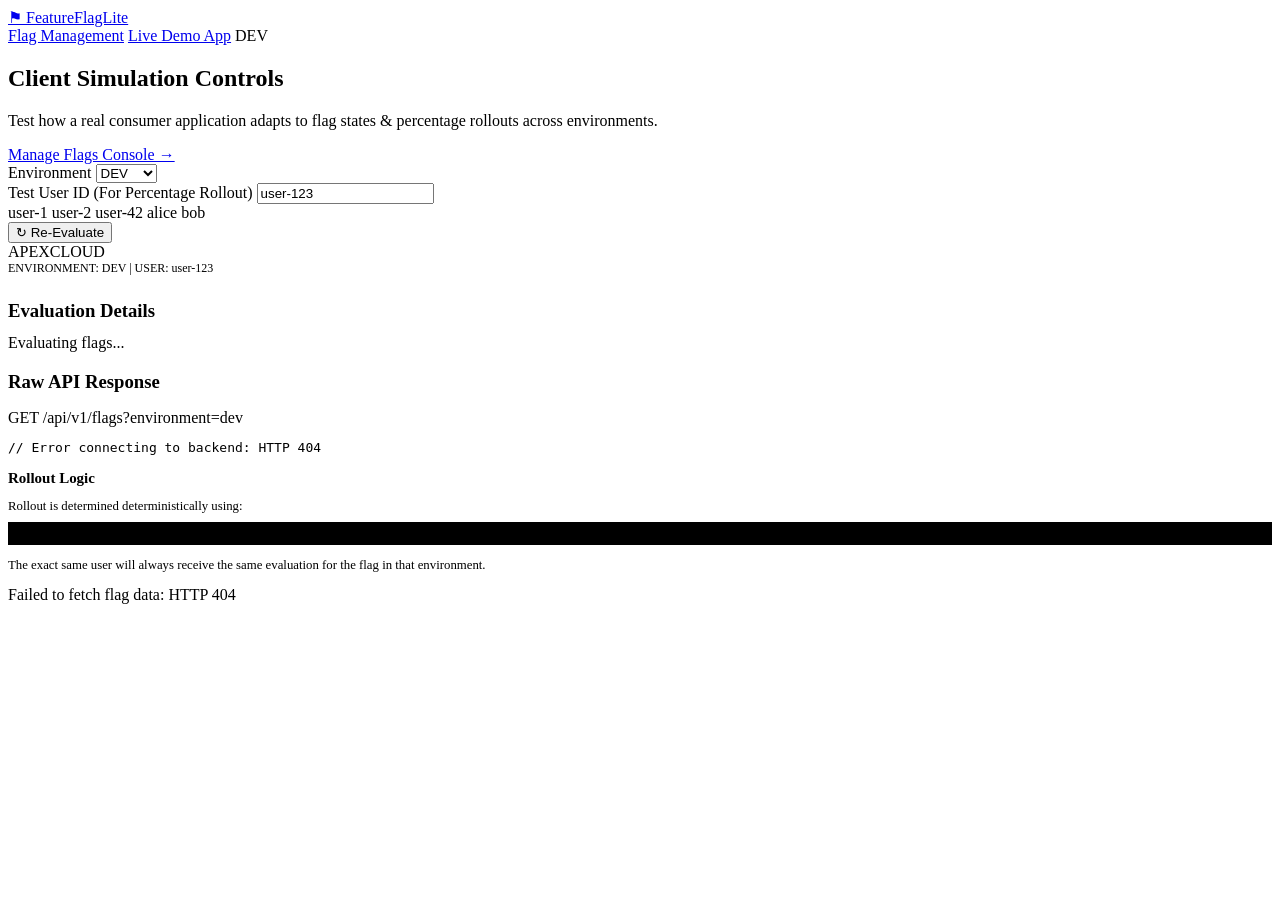
==== src/main/resources/static/demo.html @ 673c7213 "feat: build interactive client demo app showcasing live feature flag toggles" ====
<!DOCTYPE html>
<html lang="en">
<head>
    <meta charset="UTF-8">
    <meta name="viewport" content="width=device-width, initial-scale=1.0">
    <title>FeatureFlagLite — Client App Demo</title>
    <link rel="stylesheet" href="style.css">
</head>
<body>
    <!-- ─── Top Navigation ─── -->
    <header class="nav-header">
        <div class="nav-container">
            <a href="index.html" class="nav-brand">
                <span class="brand-icon">⚑</span>
                <span class="brand-title">FeatureFlagLite</span>
            </a>
            <nav class="nav-links">
                <a href="index.html" class="nav-link">Flag Management</a>
                <a href="demo.html" class="nav-link active">Live Demo App</a>
                <span class="nav-badge" id="navEnvBadge">DEV</span>
            </nav>
        </div>
    </header>

    <main class="main-wrapper">
        <!-- ─── Simulation Controls ─── -->
        <section class="panel">
            <div class="panel-header">
                <div>
                    <h2 class="panel-title">Client Simulation Controls</h2>
                    <p class="panel-desc">Test how a real consumer application adapts to flag states & percentage rollouts across environments.</p>
                </div>
                <a href="index.html" class="btn btn-secondary btn-sm">Manage Flags Console →</a>
            </div>

            <div class="controls-bar">
                <div class="control-item">
                    <label for="demoEnvSelector">Environment</label>
                    <select id="demoEnvSelector" class="select">
                        <option value="dev">DEV</option>
                        <option value="test">TEST</option>
                        <option value="prod">PROD</option>
                    </select>
                </div>

                <div class="control-item">
                    <label for="demoUserIdInput">Test User ID (For Percentage Rollout)</label>
                    <input type="text" id="demoUserIdInput" class="input input-mono" value="user-123" placeholder="e.g. user-42">
                    <div class="chip-row">
                        <span class="chip" onclick="setDemoUser('user-1')">user-1</span>
                        <span class="chip" onclick="setDemoUser('user-2')">user-2</span>
                        <span class="chip" onclick="setDemoUser('user-42')">user-42</span>
                        <span class="chip" onclick="setDemoUser('alice')">alice</span>
                        <span class="chip" onclick="setDemoUser('bob')">bob</span>
                    </div>
                </div>

                <button class="btn btn-primary" onclick="refreshDemoApp()">
                    ↻ Re-Evaluate
                </button>
            </div>
        </section>

        <!-- ─── Demo Application + Inspector Grid ─── -->
        <div class="demo-app-container">
            <!-- ─── Left: Mock Client Web Application ─── -->
            <section class="demo-main-canvas">
                <div class="panel" id="mockAppCanvas">
                    <!-- Mock App Header -->
                    <div class="mock-app-header">
                        <div class="mock-app-logo">APEX<span style="font-weight:300;">CLOUD</span></div>
                        <div style="font-size:0.75rem; font-family:var(--font-mono); color:var(--text-secondary);" id="mockAppEnvIndicator">
                            ENV: DEV
                        </div>
                    </div>

                    <!-- Search Feature Area (betaSearch) -->
                    <div style="margin-top: 18px;" id="searchFeatureArea">
                        <!-- Rendered dynamically -->
                    </div>

                    <!-- Dashboard Feature Area (newDashboard) -->
                    <div style="margin-top: 24px;" id="dashboardFeatureArea">
                        <!-- Rendered dynamically -->
                    </div>

                    <!-- Checkout Feature Area (newCheckout) -->
                    <div style="margin-top: 24px;" id="checkoutFeatureArea">
                        <!-- Rendered dynamically -->
                    </div>

                    <!-- Theme Feature Area (darkMode) -->
                    <div style="margin-top: 24px;" id="themeFeatureArea">
                        <!-- Rendered dynamically -->
                    </div>

                    <!-- Custom / Extra Flags Area -->
                    <div style="margin-top: 24px;" id="customFlagsArea">
                        <!-- Rendered dynamically -->
                    </div>
                </div>
            </section>

            <!-- ─── Right: Live API Inspector ─── -->
            <aside class="demo-sidebar-inspector">
                <div class="panel">
                    <h3 class="panel-title" style="margin-bottom: 12px;">Evaluation Details</h3>
                    <div id="inspectorDetails" class="result-box">
                        Evaluating flags...
                    </div>
                </div>

                <div class="panel">
                    <h3 class="panel-title" style="margin-bottom: 8px;">Raw API Response</h3>
                    <p class="panel-desc" style="margin-bottom: 12px;">GET /api/v1/flags?environment=<span id="inspectorEnvName">dev</span></p>
                    <pre id="rawJsonResponse" class="code-inspector">Loading JSON...</pre>
                </div>

                <div class="panel" style="font-size: 0.8rem; color: var(--text-secondary);">
                    <h3 class="panel-title" style="margin-bottom: 8px;">Rollout Logic</h3>
                    <p style="margin-bottom: 8px;">Rollout is determined deterministically using:</p>
                    <code style="font-family:var(--font-mono); background:#000; padding:4px 6px; border:1px solid var(--border); display:block; margin-bottom:8px;">
                        hash(flagName + ":" + userId) % 100
                    </code>
                    <p>The exact same user will always receive the same evaluation for the flag in that environment.</p>
                </div>
            </aside>
        </div>
    </main>

    <!-- ─── Toast Container ─── -->
    <div id="toastContainer" class="toast-container"></div>

    <script src="demo.js"></script>
</body>
</html>
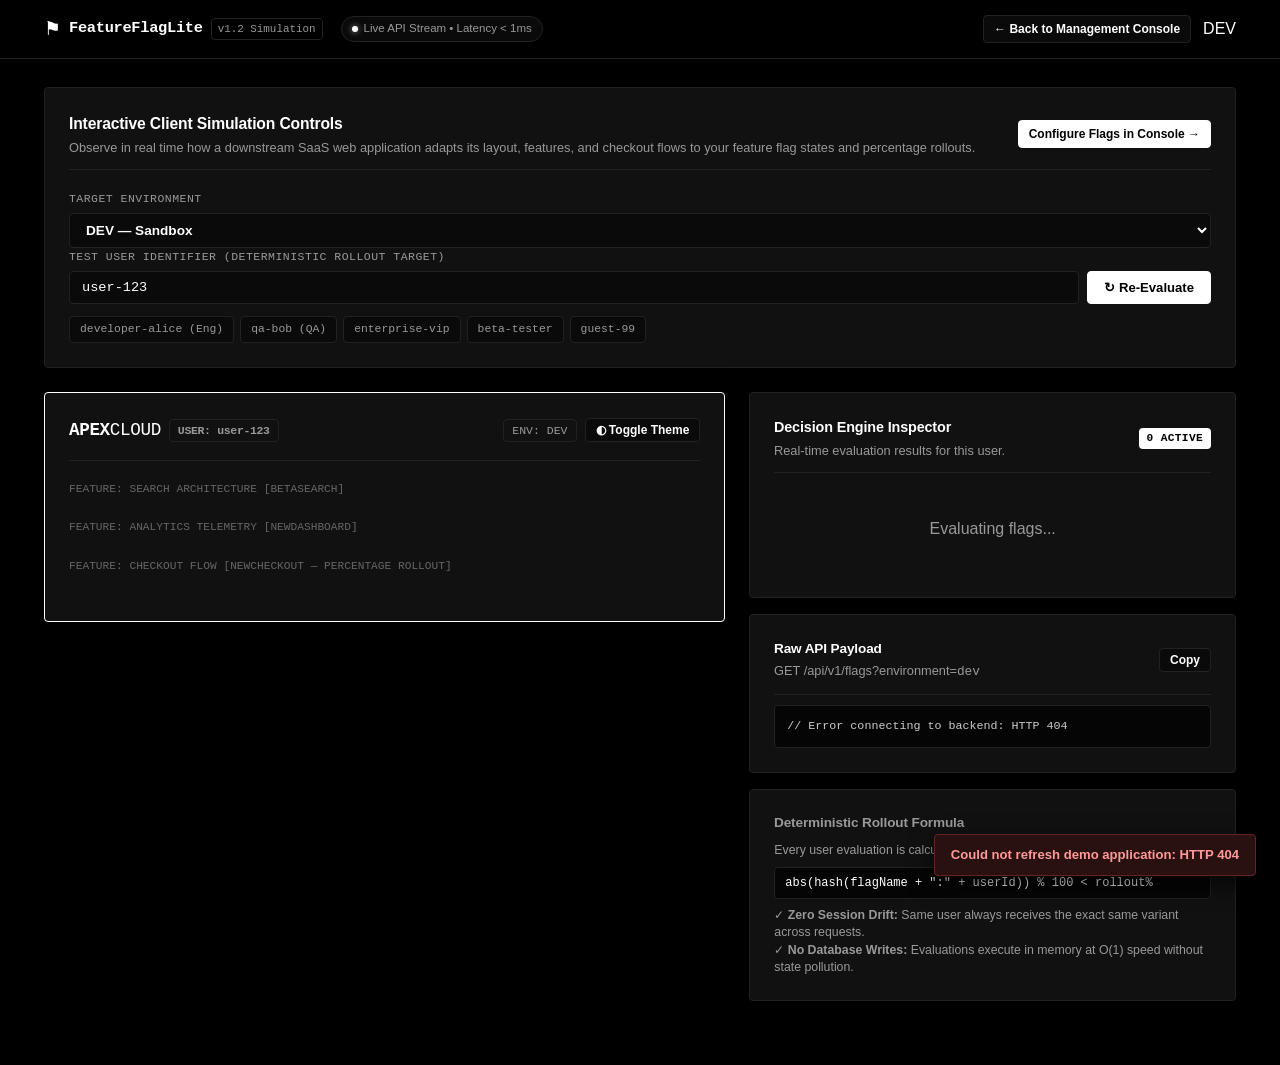
==== commit 038174c4: "feat: enhance interactive demo application with split-screen layout, quick toggles, and rich telemet" ====
--- a/src/main/resources/static/demo.html
+++ b/src/main/resources/static/demo.html
@@ -3,126 +3,185 @@
 <head>
     <meta charset="UTF-8">
     <meta name="viewport" content="width=device-width, initial-scale=1.0">
-    <title>FeatureFlagLite — Client App Demo</title>
+    <title>FeatureFlagLite — Live Client App Simulation</title>
     <link rel="stylesheet" href="style.css">
 </head>
 <body>
-    <!-- ─── Top Navigation ─── -->
+    <!-- ─── Top Navigation Bar ─── -->
     <header class="nav-header">
         <div class="nav-container">
-            <a href="index.html" class="nav-brand">
-                <span class="brand-icon">⚑</span>
-                <span class="brand-title">FeatureFlagLite</span>
-            </a>
-            <nav class="nav-links">
-                <a href="index.html" class="nav-link">Flag Management</a>
-                <a href="demo.html" class="nav-link active">Live Demo App</a>
+            <div class="nav-left">
+                <a href="index.html" class="nav-brand">
+                    <span class="brand-icon">⚑</span>
+                    <span class="brand-title">FeatureFlagLite</span>
+                    <span class="brand-version">v1.2 Simulation</span>
+                </a>
+                <div class="system-status-indicator" title="Live connection to FeatureFlagLite REST endpoints">
+                    <span class="status-dot"></span>
+                    <span class="status-text">Live API Stream • Latency &lt; 1ms</span>
+                </div>
+            </div>
+
+            <div class="nav-right">
+                <a href="index.html" class="btn btn-secondary btn-sm">
+                    ← Back to Management Console
+                </a>
                 <span class="nav-badge" id="navEnvBadge">DEV</span>
-            </nav>
+            </div>
         </div>
     </header>
 
     <main class="main-wrapper">
-        <!-- ─── Simulation Controls ─── -->
+        <!-- ─── Simulation Controls Bar ─── -->
         <section class="panel">
             <div class="panel-header">
                 <div>
-                    <h2 class="panel-title">Client Simulation Controls</h2>
-                    <p class="panel-desc">Test how a real consumer application adapts to flag states & percentage rollouts across environments.</p>
+                    <h2 class="panel-title">Interactive Client Simulation Controls</h2>
+                    <p class="panel-desc">Observe in real time how a downstream SaaS web application adapts its layout, features, and checkout flows to your feature flag states and percentage rollouts.</p>
                 </div>
-                <a href="index.html" class="btn btn-secondary btn-sm">Manage Flags Console →</a>
+                <a href="index.html" class="btn btn-primary btn-sm">Configure Flags in Console →</a>
             </div>
 
             <div class="controls-bar">
-                <div class="control-item">
-                    <label for="demoEnvSelector">Environment</label>
-                    <select id="demoEnvSelector" class="select">
-                        <option value="dev">DEV</option>
-                        <option value="test">TEST</option>
-                        <option value="prod">PROD</option>
+                <div class="control-item" style="min-width: 220px;">
+                    <label for="demoEnvSelector">Target Environment</label>
+                    <select id="demoEnvSelector" class="select select-env">
+                        <option value="dev">DEV &mdash; Sandbox</option>
+                        <option value="test">TEST &mdash; Staging</option>
+                        <option value="prod">PROD &mdash; Production</option>
                     </select>
                 </div>
 
-                <div class="control-item">
-                    <label for="demoUserIdInput">Test User ID (For Percentage Rollout)</label>
-                    <input type="text" id="demoUserIdInput" class="input input-mono" value="user-123" placeholder="e.g. user-42">
-                    <div class="chip-row">
-                        <span class="chip" onclick="setDemoUser('user-1')">user-1</span>
-                        <span class="chip" onclick="setDemoUser('user-2')">user-2</span>
-                        <span class="chip" onclick="setDemoUser('user-42')">user-42</span>
-                        <span class="chip" onclick="setDemoUser('alice')">alice</span>
-                        <span class="chip" onclick="setDemoUser('bob')">bob</span>
+                <div class="control-item" style="flex: 2;">
+                    <label for="demoUserIdInput">Test User Identifier (Deterministic Rollout Target)</label>
+                    <div class="input-with-button">
+                        <input type="text" id="demoUserIdInput" class="input input-mono" value="user-123" placeholder="e.g. user-123 or user@domain.com">
+                        <button class="btn btn-primary" onclick="refreshDemoApp()">
+                            ↻ Re-Evaluate
+                        </button>
+                    </div>
+                    <div class="chip-row" style="margin-top: 6px;">
+                        <span class="chip" onclick="setDemoUser('developer-alice', 'Internal Developer')">developer-alice (Eng)</span>
+                        <span class="chip" onclick="setDemoUser('qa-bob', 'QA Specialist')">qa-bob (QA)</span>
+                        <span class="chip" onclick="setDemoUser('enterprise-vip', 'Enterprise Customer')">enterprise-vip</span>
+                        <span class="chip" onclick="setDemoUser('beta-tester', 'Early Adopter')">beta-tester</span>
+                        <span class="chip" onclick="setDemoUser('guest-99', 'Anonymous Guest')">guest-99</span>
                     </div>
                 </div>
-
-                <button class="btn btn-primary" onclick="refreshDemoApp()">
-                    ↻ Re-Evaluate
-                </button>
             </div>
         </section>
 
-        <!-- ─── Demo Application + Inspector Grid ─── -->
+        <!-- ─── Two-Column Live Experience ─── -->
         <div class="demo-app-container">
-            <!-- ─── Left: Mock Client Web Application ─── -->
+            <!-- ─── Left Canvas: Mock Production Client Web App ─── -->
             <section class="demo-main-canvas">
-                <div class="panel" id="mockAppCanvas">
-                    <!-- Mock App Header -->
+                <div class="mock-app-card" id="mockAppCanvas">
+                    <!-- SaaS Chrome Header -->
                     <div class="mock-app-header">
-                        <div class="mock-app-logo">APEX<span style="font-weight:300;">CLOUD</span></div>
-                        <div style="font-size:0.75rem; font-family:var(--font-mono); color:var(--text-secondary);" id="mockAppEnvIndicator">
-                            ENV: DEV
+                        <div class="mock-app-logo">
+                            <span>APEX<span style="font-weight:300;">CLOUD</span></span>
+                            <span class="mock-app-session-tag text-mono" id="mockAppSessionTag">SESSION: user-123</span>
+                        </div>
+                        <div style="display:flex; align-items:center; gap:8px;">
+                            <span class="mock-app-session-tag text-mono" id="mockAppEnvIndicator">ENV: DEV</span>
+                            <button class="btn btn-secondary btn-sm" onclick="toggleLocalTheme()" title="Simulate client-side theme switch or flag toggle">
+                                ◐ Toggle Theme
+                            </button>
                         </div>
                     </div>
 
-                    <!-- Search Feature Area (betaSearch) -->
-                    <div style="margin-top: 18px;" id="searchFeatureArea">
+                    <!-- Feature 1: Search Experience (betaSearch) -->
+                    <div style="margin-bottom: 22px;">
+                        <div style="display:flex; justify-content:space-between; align-items:center; margin-bottom: 6px;">
+                            <span style="font-size:0.7rem; font-family:var(--font-mono); text-transform:uppercase; color:var(--text-muted);">
+                                Feature: Search Architecture [betaSearch]
+                            </span>
+                            <span id="searchFlagStatusBadge" class="badge"></span>
+                        </div>
+                        <div id="searchFeatureArea">
+                            <!-- Rendered dynamically -->
+                        </div>
+                    </div>
+
+                    <!-- Feature 2: Analytics Dashboard (newDashboard) -->
+                    <div style="margin-bottom: 22px;">
+                        <div style="display:flex; justify-content:space-between; align-items:center; margin-bottom: 6px;">
+                            <span style="font-size:0.7rem; font-family:var(--font-mono); text-transform:uppercase; color:var(--text-muted);">
+                                Feature: Analytics Telemetry [newDashboard]
+                            </span>
+                            <span id="dashboardFlagStatusBadge" class="badge"></span>
+                        </div>
+                        <div id="dashboardFeatureArea">
+                            <!-- Rendered dynamically -->
+                        </div>
+                    </div>
+
+                    <!-- Feature 3: Checkout System (newCheckout) -->
+                    <div style="margin-bottom: 22px;">
+                        <div style="display:flex; justify-content:space-between; align-items:center; margin-bottom: 6px;">
+                            <span style="font-size:0.7rem; font-family:var(--font-mono); text-transform:uppercase; color:var(--text-muted);">
+                                Feature: Checkout Flow [newCheckout &mdash; Percentage Rollout]
+                            </span>
+                            <span id="checkoutFlagStatusBadge" class="badge"></span>
+                        </div>
+                        <div id="checkoutFeatureArea">
+                            <!-- Rendered dynamically -->
+                        </div>
+                    </div>
+
+                    <!-- Feature 4: Theme Engine (darkMode) -->
+                    <div style="margin-bottom: 22px;" id="themeFeatureArea">
                         <!-- Rendered dynamically -->
                     </div>
 
-                    <!-- Dashboard Feature Area (newDashboard) -->
-                    <div style="margin-top: 24px;" id="dashboardFeatureArea">
-                        <!-- Rendered dynamically -->
-                    </div>
-
-                    <!-- Checkout Feature Area (newCheckout) -->
-                    <div style="margin-top: 24px;" id="checkoutFeatureArea">
-                        <!-- Rendered dynamically -->
-                    </div>
-
-                    <!-- Theme Feature Area (darkMode) -->
-                    <div style="margin-top: 24px;" id="themeFeatureArea">
-                        <!-- Rendered dynamically -->
-                    </div>
-
-                    <!-- Custom / Extra Flags Area -->
-                    <div style="margin-top: 24px;" id="customFlagsArea">
+                    <!-- Feature 5: Extra / Custom Flags -->
+                    <div id="customFlagsArea">
                         <!-- Rendered dynamically -->
                     </div>
                 </div>
             </section>
 
-            <!-- ─── Right: Live API Inspector ─── -->
+            <!-- ─── Right Column: Live Decision Inspector & DevTools ─── -->
             <aside class="demo-sidebar-inspector">
+                <!-- Evaluation Breakdown Card -->
                 <div class="panel">
-                    <h3 class="panel-title" style="margin-bottom: 12px;">Evaluation Details</h3>
-                    <div id="inspectorDetails" class="result-box">
-                        Evaluating flags...
+                    <div class="panel-header" style="margin-bottom: 12px;">
+                        <div>
+                            <h3 class="panel-title" style="font-size: 0.9rem;">Decision Engine Inspector</h3>
+                            <p class="panel-desc">Real-time evaluation results for this user.</p>
+                        </div>
+                        <span class="badge badge-live" id="activeFlagCountPill">0 Active</span>
+                    </div>
+                    <div id="inspectorDetails">
+                        <div class="table-loading">Evaluating flags...</div>
                     </div>
                 </div>
 
+                <!-- Raw REST API Payload -->
                 <div class="panel">
-                    <h3 class="panel-title" style="margin-bottom: 8px;">Raw API Response</h3>
-                    <p class="panel-desc" style="margin-bottom: 12px;">GET /api/v1/flags?environment=<span id="inspectorEnvName">dev</span></p>
+                    <div class="panel-header" style="margin-bottom: 10px;">
+                        <div>
+                            <h3 class="panel-title" style="font-size: 0.85rem;">Raw API Payload</h3>
+                            <p class="panel-desc">GET /api/v1/flags?environment=<span id="inspectorEnvName" class="text-mono">dev</span></p>
+                        </div>
+                        <button class="btn btn-secondary btn-sm" onclick="copyRawJson()">Copy</button>
+                    </div>
                     <pre id="rawJsonResponse" class="code-inspector">Loading JSON...</pre>
                 </div>
 
+                <!-- Rollout Algorithm Card -->
                 <div class="panel" style="font-size: 0.8rem; color: var(--text-secondary);">
-                    <h3 class="panel-title" style="margin-bottom: 8px;">Rollout Logic</h3>
-                    <p style="margin-bottom: 8px;">Rollout is determined deterministically using:</p>
-                    <code style="font-family:var(--font-mono); background:#000; padding:4px 6px; border:1px solid var(--border); display:block; margin-bottom:8px;">
-                        hash(flagName + ":" + userId) % 100
+                    <h3 class="panel-title" style="font-size: 0.85rem; margin-bottom: 8px;">Deterministic Rollout Formula</h3>
+                    <p style="margin-bottom: 8px; font-size: 0.77rem; line-height: 1.4;">
+                        Every user evaluation is calculated deterministically using:
+                    </p>
+                    <code style="font-family:var(--font-mono); background:#050505; color:#ffffff; padding:6px 10px; border:1px solid var(--border); display:block; margin-bottom:8px; border-radius:var(--radius); font-size:0.75rem;">
+                        abs(hash(flagName + ":" + userId)) % 100 &lt; rollout%
                     </code>
-                    <p>The exact same user will always receive the same evaluation for the flag in that environment.</p>
+                    <p style="font-size: 0.77rem; line-height: 1.4;">
+                        ✓ <strong>Zero Session Drift:</strong> Same user always receives the exact same variant across requests.<br>
+                        ✓ <strong>No Database Writes:</strong> Evaluations execute in memory at O(1) speed without state pollution.
+                    </p>
                 </div>
             </aside>
         </div>
--- a/src/main/resources/static/style.css
+++ b/src/main/resources/static/style.css
@@ -0,0 +1,1415 @@
+/* ═══════════════════════════════════════════════════════════
+   FeatureFlagLite — Black & White Minimal Theme
+   Pure Monochrome • Swiss Typography • High-Contrast Console
+   ═══════════════════════════════════════════════════════════ */
+
+:root {
+    --bg: #000000;
+    --bg-surface: #0a0a0a;
+    --bg-card: #111111;
+    --bg-hover: #191919;
+    --bg-subtle: #141414;
+
+    --border: #222222;
+    --border-hover: #444444;
+    --border-strong: #ffffff;
+
+    --text-primary: #ffffff;
+    --text-secondary: #999999;
+    --text-muted: #666666;
+
+    --accent-bg: #ffffff;
+    --accent-text: #000000;
+
+    --font-sans: -apple-system, BlinkMacSystemFont, "Segoe UI", Roboto, "Helvetica Neue", Arial, sans-serif;
+    --font-mono: ui-monospace, SFMono-Regular, "SF Mono", Menlo, Consolas, monospace;
+
+    --radius: 4px;
+}
+
+*, *::before, *::after {
+    box-sizing: border-box;
+    margin: 0;
+    padding: 0;
+}
+
+body {
+    background-color: var(--bg);
+    color: var(--text-primary);
+    font-family: var(--font-sans);
+    line-height: 1.5;
+    -webkit-font-smoothing: antialiased;
+    min-height: 100vh;
+}
+
+/* ─── Top Navigation Header ─── */
+.nav-header {
+    border-bottom: 1px solid var(--border);
+    background: var(--bg);
+    position: sticky;
+    top: 0;
+    z-index: 100;
+}
+
+.nav-container {
+    max-width: 1240px;
+    margin: 0 auto;
+    padding: 0 24px;
+    height: 58px;
+    display: flex;
+    align-items: center;
+    justify-content: space-between;
+}
+
+.nav-left {
+    display: flex;
+    align-items: center;
+    gap: 18px;
+}
+
+.nav-brand {
+    display: flex;
+    align-items: center;
+    gap: 8px;
+    text-decoration: none;
+    color: var(--text-primary);
+}
+
+.brand-icon {
+    font-size: 1.2rem;
+    line-height: 1;
+}
+
+.brand-title {
+    font-size: 0.96rem;
+    font-weight: 700;
+    letter-spacing: -0.02em;
+    font-family: var(--font-mono);
+}
+
+.brand-version {
+    font-family: var(--font-mono);
+    font-size: 0.68rem;
+    padding: 2px 6px;
+    border: 1px solid var(--border);
+    border-radius: var(--radius);
+    color: var(--text-secondary);
+}
+
+.system-status-indicator {
+    display: inline-flex;
+    align-items: center;
+    gap: 6px;
+    background: var(--bg-surface);
+    border: 1px solid var(--border);
+    padding: 3px 10px;
+    border-radius: 999px;
+    font-size: 0.72rem;
+    color: var(--text-secondary);
+}
+
+.status-dot {
+    width: 6px;
+    height: 6px;
+    border-radius: 50%;
+    background: #ffffff;
+    box-shadow: 0 0 6px rgba(255, 255, 255, 0.6);
+    display: inline-block;
+}
+
+.nav-right {
+    display: flex;
+    align-items: center;
+    gap: 12px;
+}
+
+.env-selector-wrapper {
+    display: flex;
+    align-items: center;
+    gap: 8px;
+}
+
+.env-label {
+    font-size: 0.72rem;
+    font-family: var(--font-mono);
+    text-transform: uppercase;
+    letter-spacing: 0.04em;
+    color: var(--text-muted);
+}
+
+.select-env {
+    background: var(--bg-surface);
+    border: 1px solid var(--border);
+    color: var(--text-primary);
+    padding: 6px 12px;
+    border-radius: var(--radius);
+    font-size: 0.8rem;
+    font-family: var(--font-mono);
+    font-weight: 600;
+    cursor: pointer;
+    outline: none;
+    transition: border-color 0.15s ease;
+}
+
+.select-env:focus, .select-env:hover {
+    border-color: var(--border-hover);
+}
+
+/* ─── Tabs Navigation Bar ─── */
+.tabs-bar {
+    border-top: 1px solid var(--border);
+    background: var(--bg);
+}
+
+.tabs-container {
+    max-width: 1240px;
+    margin: 0 auto;
+    padding: 0 24px;
+    display: flex;
+    gap: 4px;
+    overflow-x: auto;
+}
+
+.tab-btn {
+    background: transparent;
+    border: none;
+    border-bottom: 2px solid transparent;
+    color: var(--text-secondary);
+    font-family: var(--font-sans);
+    font-size: 0.82rem;
+    font-weight: 600;
+    padding: 12px 16px;
+    display: inline-flex;
+    align-items: center;
+    gap: 8px;
+    cursor: pointer;
+    transition: all 0.15s ease;
+    white-space: nowrap;
+}
+
+.tab-btn:hover {
+    color: var(--text-primary);
+}
+
+.tab-btn.active {
+    color: var(--text-primary);
+    border-bottom-color: var(--text-primary);
+    background: rgba(255, 255, 255, 0.03);
+}
+
+.tab-icon {
+    font-size: 0.85rem;
+    opacity: 0.8;
+}
+
+/* ─── Main Content Layout ─── */
+.main-wrapper {
+    max-width: 1240px;
+    margin: 0 auto;
+    padding: 28px 24px 64px 24px;
+    display: flex;
+    flex-direction: column;
+    gap: 24px;
+}
+
+.tab-content {
+    display: none;
+}
+
+.tab-content.active {
+    display: block;
+}
+
+/* ─── Health & Scannable Metric Cards ─── */
+.metrics-grid {
+    display: grid;
+    grid-template-columns: repeat(4, 1fr);
+    gap: 12px;
+}
+
+.metric-card {
+    background: var(--bg-card);
+    border: 1px solid var(--border);
+    border-radius: var(--radius);
+    padding: 16px;
+    display: flex;
+    flex-direction: column;
+    gap: 4px;
+    transition: border-color 0.15s ease;
+}
+
+.metric-card:hover {
+    border-color: var(--border-hover);
+}
+
+.metric-header {
+    display: flex;
+    justify-content: space-between;
+    align-items: center;
+}
+
+.metric-label {
+    font-size: 0.72rem;
+    font-family: var(--font-mono);
+    text-transform: uppercase;
+    letter-spacing: 0.05em;
+    color: var(--text-secondary);
+}
+
+.metric-badge {
+    font-family: var(--font-mono);
+    font-size: 0.65rem;
+    padding: 1px 6px;
+    border-radius: var(--radius);
+    border: 1px solid var(--border);
+    color: var(--text-muted);
+    text-transform: uppercase;
+}
+
+.metric-badge-live {
+    background: #ffffff;
+    color: #000000;
+    border-color: #ffffff;
+}
+
+.metric-badge-partial {
+    background: #222222;
+    color: #ffffff;
+    border-color: #444444;
+}
+
+.metric-badge-paused {
+    background: transparent;
+    color: #777777;
+    border-color: #333333;
+}
+
+.metric-value {
+    font-family: var(--font-mono);
+    font-size: 1.8rem;
+    font-weight: 700;
+    line-height: 1.1;
+    color: var(--text-primary);
+}
+
+.metric-hint {
+    font-size: 0.73rem;
+    color: var(--text-muted);
+}
+
+/* ─── Minimal Panels ─── */
+.panel {
+    background: var(--bg-card);
+    border: 1px solid var(--border);
+    border-radius: var(--radius);
+    padding: 24px;
+}
+
+.panel-header {
+    display: flex;
+    justify-content: space-between;
+    align-items: center;
+    margin-bottom: 20px;
+    padding-bottom: 12px;
+    border-bottom: 1px solid var(--border);
+}
+
+.panel-title {
+    font-size: 0.98rem;
+    font-weight: 600;
+    letter-spacing: -0.01em;
+    display: flex;
+    align-items: center;
+    gap: 8px;
+}
+
+.panel-desc {
+    font-size: 0.8rem;
+    color: var(--text-secondary);
+    margin-top: 2px;
+}
+
+.system-tag {
+    font-size: 0.72rem;
+    padding: 2px 8px;
+    border: 1px solid var(--border);
+    border-radius: var(--radius);
+    color: var(--text-secondary);
+}
+
+/* ─── Search & Filters ─── */
+.filter-bar {
+    display: flex;
+    justify-content: space-between;
+    align-items: center;
+    gap: 16px;
+    margin-bottom: 16px;
+    flex-wrap: wrap;
+}
+
+.search-box {
+    position: relative;
+    flex: 1;
+    min-width: 260px;
+}
+
+.search-icon {
+    position: absolute;
+    left: 10px;
+    top: 50%;
+    transform: translateY(-50%);
+    font-size: 0.8rem;
+    opacity: 0.5;
+}
+
+.search-box .input {
+    padding-left: 32px;
+}
+
+.filter-chips {
+    display: flex;
+    gap: 6px;
+    flex-wrap: wrap;
+}
+
+.filter-chip {
+    background: var(--bg-surface);
+    border: 1px solid var(--border);
+    color: var(--text-secondary);
+    font-size: 0.75rem;
+    padding: 6px 12px;
+    border-radius: var(--radius);
+    cursor: pointer;
+    font-family: var(--font-sans);
+    transition: all 0.15s ease;
+}
+
+.filter-chip:hover {
+    color: var(--text-primary);
+    border-color: var(--border-hover);
+}
+
+.filter-chip.active {
+    background: var(--text-primary);
+    color: #000000;
+    border-color: var(--text-primary);
+    font-weight: 600;
+}
+
+/* ─── Inputs, Selects, Buttons ─── */
+.input, .select {
+    background: var(--bg-surface);
+    border: 1px solid var(--border);
+    color: var(--text-primary);
+    padding: 8px 12px;
+    border-radius: var(--radius);
+    font-size: 0.85rem;
+    font-family: var(--font-sans);
+    outline: none;
+    transition: border-color 0.15s ease;
+    width: 100%;
+}
+
+.input:focus, .select:focus {
+    border-color: var(--border-strong);
+}
+
+.input-mono, .text-mono {
+    font-family: var(--font-mono);
+}
+
+.control-item {
+    display: flex;
+    flex-direction: column;
+    gap: 6px;
+}
+
+.control-item label {
+    font-size: 0.72rem;
+    font-family: var(--font-mono);
+    text-transform: uppercase;
+    letter-spacing: 0.04em;
+    color: var(--text-secondary);
+}
+
+.field-hint {
+    font-size: 0.72rem;
+    color: var(--text-muted);
+}
+
+.btn {
+    display: inline-flex;
+    align-items: center;
+    justify-content: center;
+    gap: 6px;
+    padding: 8px 16px;
+    border-radius: var(--radius);
+    font-size: 0.82rem;
+    font-weight: 600;
+    cursor: pointer;
+    border: 1px solid transparent;
+    transition: all 0.15s ease;
+    white-space: nowrap;
+    text-decoration: none;
+}
+
+.btn-primary {
+    background: var(--accent-bg);
+    color: var(--accent-text);
+    border-color: var(--accent-bg);
+}
+
+.btn-primary:hover {
+    background: #e2e2e2;
+    border-color: #e2e2e2;
+}
+
+.btn-secondary {
+    background: var(--bg-surface);
+    color: var(--text-primary);
+    border-color: var(--border);
+}
+
+.btn-secondary:hover {
+    background: var(--bg-hover);
+    border-color: var(--border-hover);
+}
+
+.btn-danger {
+    background: #2a1111;
+    color: #ff8888;
+    border-color: #552222;
+}
+
+.btn-danger:hover {
+    background: #3d1616;
+    border-color: #ff6666;
+    color: #ffffff;
+}
+
+.btn-sm {
+    padding: 4px 10px;
+    font-size: 0.75rem;
+}
+
+.btn-group {
+    display: flex;
+    align-items: center;
+    gap: 6px;
+}
+
+/* ─── Tables ─── */
+.table-wrap {
+    overflow-x: auto;
+}
+
+table {
+    width: 100%;
+    border-collapse: collapse;
+    font-size: 0.84rem;
+}
+
+th {
+    text-align: left;
+    padding: 10px 14px;
+    font-size: 0.71rem;
+    font-family: var(--font-mono);
+    text-transform: uppercase;
+    letter-spacing: 0.05em;
+    color: var(--text-muted);
+    border-bottom: 1px solid var(--border);
+    font-weight: 500;
+}
+
+td {
+    padding: 14px;
+    border-bottom: 1px solid var(--border);
+    color: var(--text-primary);
+    vertical-align: middle;
+}
+
+tr:last-child td {
+    border-bottom: none;
+}
+
+tr:hover td {
+    background: var(--bg-subtle);
+}
+
+.table-loading {
+    text-align: center;
+    padding: 32px;
+    color: var(--text-secondary);
+}
+
+.table-flag-title {
+    font-family: var(--font-mono);
+    font-weight: 600;
+    color: var(--text-primary);
+    font-size: 0.88rem;
+}
+
+.table-flag-desc {
+    color: var(--text-secondary);
+    font-size: 0.78rem;
+    margin-top: 2px;
+}
+
+.table-next-step {
+    font-size: 0.76rem;
+    color: var(--text-secondary);
+}
+
+/* ─── Status Badges ─── */
+.badge {
+    display: inline-flex;
+    align-items: center;
+    gap: 6px;
+    font-family: var(--font-mono);
+    font-size: 0.7rem;
+    font-weight: 600;
+    padding: 2px 8px;
+    border-radius: var(--radius);
+    text-transform: uppercase;
+    letter-spacing: 0.03em;
+}
+
+.badge-live {
+    background: #ffffff;
+    color: #000000;
+}
+
+.badge-gradual {
+    background: #1f1f1f;
+    color: #ffffff;
+    border: 1px solid #444444;
+}
+
+.badge-paused {
+    background: transparent;
+    color: #777777;
+    border: 1px solid #333333;
+}
+
+.badge-granted {
+    background: #ffffff;
+    color: #000000;
+    font-weight: 700;
+}
+
+.badge-fallback {
+    background: transparent;
+    color: #888888;
+    border: 1px solid #333333;
+}
+
+/* ─── User Simulator (Admin) Styles ─── */
+.user-simulator-controls {
+    display: flex;
+    gap: 16px;
+    align-items: flex-end;
+    margin-bottom: 20px;
+    flex-wrap: wrap;
+}
+
+.input-with-button {
+    display: flex;
+    gap: 8px;
+}
+
+.chip-row {
+    display: flex;
+    gap: 6px;
+    flex-wrap: wrap;
+    margin-top: 2px;
+}
+
+.chip {
+    font-family: var(--font-mono);
+    font-size: 0.71rem;
+    padding: 4px 10px;
+    border: 1px solid var(--border);
+    border-radius: var(--radius);
+    background: var(--bg-surface);
+    color: var(--text-secondary);
+    cursor: pointer;
+    transition: all 0.15s ease;
+}
+
+.chip:hover, .chip.active {
+    border-color: var(--border-strong);
+    color: var(--text-primary);
+    background: var(--bg-hover);
+}
+
+.summary-banner {
+    background: var(--bg-surface);
+    border: 1px solid var(--border);
+    border-radius: var(--radius);
+    padding: 20px;
+    display: flex;
+    flex-direction: column;
+    gap: 14px;
+}
+
+.summary-header {
+    display: flex;
+    justify-content: space-between;
+    align-items: center;
+    flex-wrap: wrap;
+    gap: 12px;
+}
+
+.summary-title-wrap {
+    display: flex;
+    align-items: center;
+    gap: 12px;
+}
+
+.summary-avatar {
+    font-size: 1.5rem;
+    padding: 8px;
+    background: var(--bg-card);
+    border: 1px solid var(--border);
+    border-radius: var(--radius);
+    line-height: 1;
+}
+
+.summary-title {
+    font-size: 1rem;
+    font-weight: 600;
+}
+
+.summary-subtitle {
+    font-size: 0.78rem;
+    color: var(--text-secondary);
+}
+
+.summary-status-badge {
+    font-family: var(--font-mono);
+    font-size: 0.8rem;
+    font-weight: 700;
+    padding: 6px 14px;
+    border: 1px solid var(--border-strong);
+    border-radius: var(--radius);
+    background: var(--bg);
+}
+
+.explainer-card {
+    background: var(--bg-card);
+    border: 1px solid var(--border);
+    border-radius: var(--radius);
+    padding: 14px 16px;
+}
+
+.explainer-title {
+    font-size: 0.76rem;
+    font-family: var(--font-mono);
+    text-transform: uppercase;
+    letter-spacing: 0.04em;
+    color: var(--text-primary);
+    font-weight: 600;
+    margin-bottom: 4px;
+}
+
+.explainer-text {
+    font-size: 0.8rem;
+    color: var(--text-secondary);
+    line-height: 1.45;
+}
+
+/* ─── Operations Grid (Tab 3) ─── */
+.ops-grid {
+    display: grid;
+    grid-template-columns: repeat(2, 1fr);
+    gap: 20px;
+}
+
+.ops-card {
+    background: var(--bg-surface);
+    border: 1px solid var(--border);
+    border-radius: var(--radius);
+    padding: 20px;
+    display: flex;
+    flex-direction: column;
+    justify-content: space-between;
+    gap: 16px;
+    transition: border-color 0.15s ease;
+}
+
+.ops-card:hover {
+    border-color: var(--border-hover);
+}
+
+.ops-card-danger {
+    border-color: #3d1b1b;
+}
+
+.ops-card-danger:hover {
+    border-color: #552222;
+}
+
+.ops-card-header {
+    display: flex;
+    align-items: flex-start;
+    gap: 12px;
+}
+
+.ops-icon {
+    font-size: 1.4rem;
+    line-height: 1;
+}
+
+.ops-title {
+    font-size: 0.95rem;
+    font-weight: 600;
+}
+
+.ops-desc {
+    font-size: 0.78rem;
+    color: var(--text-secondary);
+    margin-top: 2px;
+}
+
+.human-instruction {
+    font-size: 0.8rem;
+    color: var(--text-secondary);
+    background: var(--bg-card);
+    border: 1px solid var(--border);
+    padding: 10px 12px;
+    border-radius: var(--radius);
+    line-height: 1.4;
+    margin-bottom: 12px;
+}
+
+.sync-controls {
+    display: flex;
+    align-items: center;
+    gap: 12px;
+}
+
+.sync-arrow {
+    font-size: 1.2rem;
+    color: var(--text-muted);
+}
+
+.cache-status-box {
+    display: flex;
+    justify-content: space-between;
+    align-items: center;
+    padding: 8px 12px;
+    border: 1px solid var(--border);
+    border-radius: var(--radius);
+    background: var(--bg-card);
+    font-size: 0.78rem;
+}
+
+.cache-stat-label {
+    color: var(--text-secondary);
+}
+
+.cache-stat-val {
+    color: var(--text-primary);
+    font-weight: 600;
+}
+
+/* ─── Activity Feed (Tab 4) ─── */
+.activity-feed {
+    display: flex;
+    flex-direction: column;
+    gap: 10px;
+}
+
+.activity-card {
+    background: var(--bg-surface);
+    border: 1px solid var(--border);
+    border-radius: var(--radius);
+    padding: 16px;
+    display: flex;
+    flex-direction: column;
+    gap: 6px;
+    transition: all 0.15s ease;
+}
+
+.activity-card:hover {
+    border-color: var(--border-hover);
+    background: var(--bg-subtle);
+}
+
+.activity-meta {
+    display: flex;
+    justify-content: space-between;
+    align-items: center;
+    font-size: 0.72rem;
+    font-family: var(--font-mono);
+}
+
+.activity-env-pill {
+    padding: 1px 6px;
+    border: 1px solid var(--border);
+    border-radius: var(--radius);
+    color: var(--text-primary);
+}
+
+.activity-time {
+    color: var(--text-muted);
+}
+
+.activity-title {
+    font-size: 0.88rem;
+    font-weight: 600;
+    color: var(--text-primary);
+}
+
+.activity-explanation {
+    font-size: 0.79rem;
+    color: var(--text-secondary);
+}
+
+.activity-diff {
+    font-family: var(--font-mono);
+    font-size: 0.74rem;
+    color: var(--text-muted);
+    margin-top: 4px;
+}
+
+/* ─── Modals ─── */
+.modal-overlay {
+    position: fixed;
+    inset: 0;
+    background: rgba(0, 0, 0, 0.85);
+    display: flex;
+    align-items: center;
+    justify-content: center;
+    z-index: 1000;
+    backdrop-filter: blur(2px);
+    padding: 16px;
+}
+
+.modal-content {
+    background: var(--bg-card);
+    border: 1px solid var(--border-strong);
+    border-radius: var(--radius);
+    padding: 24px;
+    width: 100%;
+    max-width: 480px;
+    box-shadow: 0 16px 40px rgba(0, 0, 0, 0.9);
+}
+
+.modal-content-lg {
+    max-width: 780px;
+}
+
+.modal-header {
+    display: flex;
+    justify-content: space-between;
+    align-items: flex-start;
+    margin-bottom: 16px;
+    padding-bottom: 12px;
+    border-bottom: 1px solid var(--border);
+}
+
+.modal-title {
+    font-size: 1rem;
+    font-weight: 700;
+}
+
+.modal-subtitle {
+    font-size: 0.78rem;
+    color: var(--text-secondary);
+    margin-top: 2px;
+}
+
+.modal-close-btn {
+    background: transparent;
+    border: none;
+    color: var(--text-secondary);
+    font-size: 1.3rem;
+    cursor: pointer;
+    line-height: 1;
+}
+
+.modal-close-btn:hover {
+    color: var(--text-primary);
+}
+
+.modal-meta-row {
+    display: grid;
+    grid-template-columns: 1fr 1fr;
+    gap: 12px;
+    margin-bottom: 14px;
+    padding: 10px 12px;
+    background: var(--bg-surface);
+    border: 1px solid var(--border);
+    border-radius: var(--radius);
+}
+
+.meta-item {
+    display: flex;
+    flex-direction: column;
+    gap: 2px;
+}
+
+.meta-label {
+    font-size: 0.68rem;
+    font-family: var(--font-mono);
+    text-transform: uppercase;
+    color: var(--text-muted);
+}
+
+.meta-val {
+    font-size: 0.85rem;
+    font-weight: 600;
+    color: var(--text-primary);
+}
+
+.slider-header {
+    display: flex;
+    justify-content: space-between;
+    align-items: center;
+}
+
+.slider-val {
+    font-size: 0.82rem;
+    font-weight: 700;
+}
+
+.range-slider {
+    width: 100%;
+    accent-color: #ffffff;
+    margin: 8px 0 4px 0;
+    cursor: pointer;
+}
+
+.slider-ticks {
+    display: flex;
+    justify-content: space-between;
+    font-size: 0.65rem;
+    font-family: var(--font-mono);
+    color: var(--text-muted);
+    margin-bottom: 6px;
+}
+
+.live-explanation-box {
+    background: var(--bg-surface);
+    border: 1px solid var(--border);
+    border-radius: var(--radius);
+    padding: 12px;
+    margin-bottom: 18px;
+}
+
+.live-explanation-title {
+    font-size: 0.7rem;
+    font-family: var(--font-mono);
+    text-transform: uppercase;
+    color: var(--text-muted);
+    margin-bottom: 4px;
+}
+
+.live-explanation-text {
+    font-size: 0.82rem;
+    color: var(--text-primary);
+    line-height: 1.4;
+}
+
+.modal-footer {
+    display: flex;
+    justify-content: flex-end;
+    gap: 8px;
+}
+
+/* ─── Toast Notifications ─── */
+.toast-container {
+    position: fixed;
+    bottom: 24px;
+    right: 24px;
+    display: flex;
+    flex-direction: column;
+    gap: 8px;
+    z-index: 2000;
+}
+
+.toast {
+    background: #ffffff;
+    color: #000000;
+    padding: 10px 16px;
+    border-radius: var(--radius);
+    font-size: 0.82rem;
+    font-weight: 600;
+    box-shadow: 0 8px 24px rgba(0, 0, 0, 0.7);
+    border: 1px solid #ffffff;
+    animation: toastSlideIn 0.2s cubic-bezier(0.16, 1, 0.3, 1);
+}
+
+.toast-error {
+    background: #2a1111;
+    color: #ff9999;
+    border-color: #662222;
+}
+
+@keyframes toastSlideIn {
+    from {
+        opacity: 0;
+        transform: translateY(12px);
+    }
+    to {
+        opacity: 1;
+        transform: translateY(0);
+    }
+}
+
+/* ─── Demo Page Specific Styling ─── */
+.demo-app-container {
+    display: grid;
+    grid-template-columns: minmax(0, 1.4fr) minmax(360px, 1fr);
+    gap: 24px;
+    align-items: start;
+}
+
+.demo-main-canvas {
+    display: flex;
+    flex-direction: column;
+    gap: 20px;
+}
+
+.demo-sidebar-inspector {
+    display: flex;
+    flex-direction: column;
+    gap: 16px;
+    position: sticky;
+    top: 76px;
+}
+
+/* Mock App Canvas (Apex Cloud) */
+.mock-app-card {
+    background: var(--bg-card);
+    border: 1px solid var(--border-strong);
+    border-radius: var(--radius);
+    padding: 24px;
+    transition: all 0.25s ease;
+    box-shadow: 0 8px 30px rgba(0, 0, 0, 0.6);
+}
+
+.mock-app-light {
+    background: #f7f7f7 !important;
+    color: #111111 !important;
+    border-color: #cccccc !important;
+}
+
+.mock-app-light .mock-app-header,
+.mock-app-light .panel,
+.mock-app-light .mock-kpi-card,
+.mock-app-light .mock-chart-container,
+.mock-app-light .mock-checkout-box,
+.mock-app-light .mock-search-bar {
+    background: #ffffff !important;
+    color: #111111 !important;
+    border-color: #e0e0e0 !important;
+}
+
+.mock-app-light .mock-kpi-lbl,
+.mock-app-light .table-flag-desc,
+.mock-app-light .field-hint {
+    color: #666666 !important;
+}
+
+.mock-app-light .mock-kpi-val {
+    color: #000000 !important;
+}
+
+.mock-app-light .mock-search-input {
+    color: #111111 !important;
+}
+
+.mock-app-light .legacy-table-container {
+    background: #eef2f5 !important;
+    color: #222222 !important;
+    border-color: #d0d7de !important;
+}
+
+.mock-app-header {
+    display: flex;
+    justify-content: space-between;
+    align-items: center;
+    padding-bottom: 16px;
+    border-bottom: 1px solid var(--border);
+    margin-bottom: 20px;
+}
+
+.mock-app-logo {
+    font-size: 1.1rem;
+    font-weight: 800;
+    letter-spacing: -0.02em;
+    font-family: var(--font-mono);
+    display: flex;
+    align-items: center;
+    gap: 8px;
+}
+
+.mock-app-session-tag {
+    font-size: 0.72rem;
+    font-family: var(--font-mono);
+    padding: 2px 8px;
+    border: 1px solid var(--border);
+    border-radius: var(--radius);
+    color: var(--text-secondary);
+}
+
+/* Mock Search Bar */
+.mock-search-bar {
+    background: var(--bg-surface);
+    border: 1px solid var(--border);
+    border-radius: var(--radius);
+    padding: 8px 12px;
+    display: flex;
+    align-items: center;
+    gap: 10px;
+    transition: all 0.2s ease;
+}
+
+.mock-search-bar.ai-active {
+    border-color: #ffffff;
+    box-shadow: 0 0 16px rgba(255, 255, 255, 0.15);
+}
+
+.ai-pill {
+    background: #ffffff;
+    color: #000000;
+    font-family: var(--font-mono);
+    font-size: 0.65rem;
+    font-weight: 800;
+    padding: 2px 6px;
+    border-radius: var(--radius);
+    letter-spacing: 0.05em;
+}
+
+.mock-search-input {
+    background: transparent;
+    border: none;
+    outline: none;
+    color: var(--text-primary);
+    font-size: 0.85rem;
+    width: 100%;
+    font-family: var(--font-sans);
+}
+
+/* Mock Dashboard & KPIs */
+.mock-dashboard-grid {
+    display: grid;
+    grid-template-columns: repeat(3, 1fr);
+    gap: 12px;
+}
+
+.mock-kpi-card {
+    background: var(--bg-surface);
+    border: 1px solid var(--border);
+    border-radius: var(--radius);
+    padding: 14px;
+    display: flex;
+    flex-direction: column;
+    gap: 4px;
+}
+
+.mock-kpi-lbl {
+    font-size: 0.68rem;
+    font-family: var(--font-mono);
+    text-transform: uppercase;
+    color: var(--text-secondary);
+    letter-spacing: 0.04em;
+}
+
+.mock-kpi-val {
+    font-size: 1.4rem;
+    font-weight: 700;
+    font-family: var(--font-mono);
+    line-height: 1.1;
+}
+
+.mock-chart-container {
+    background: var(--bg-surface);
+    border: 1px solid var(--border);
+    border-radius: var(--radius);
+    padding: 16px;
+}
+
+.mock-chart-bars {
+    display: flex;
+    align-items: flex-end;
+    gap: 8px;
+    height: 90px;
+    padding-top: 10px;
+    border-bottom: 1px solid var(--border);
+}
+
+.mock-chart-col {
+    flex: 1;
+    display: flex;
+    flex-direction: column;
+    align-items: center;
+    gap: 6px;
+    height: 100%;
+    justify-content: flex-end;
+}
+
+.mock-bar {
+    width: 100%;
+    background: #ffffff;
+    border-radius: 2px 2px 0 0;
+    transition: height 0.4s ease;
+    cursor: pointer;
+}
+
+.mock-bar:hover {
+    background: #cccccc;
+}
+
+.mock-day-label {
+    font-size: 0.62rem;
+    font-family: var(--font-mono);
+    color: var(--text-muted);
+}
+
+.legacy-table-container {
+    background: #080808;
+    border: 1px dashed var(--border);
+    border-radius: var(--radius);
+    padding: 14px;
+    font-family: var(--font-mono);
+    font-size: 0.76rem;
+    color: var(--text-secondary);
+    line-height: 1.5;
+}
+
+/* Mock Checkout */
+.mock-checkout-box {
+    background: var(--bg-surface);
+    border: 1px solid var(--border);
+    border-radius: var(--radius);
+    padding: 18px;
+    display: flex;
+    flex-direction: column;
+    gap: 12px;
+}
+
+.express-checkout-btn {
+    background: #ffffff;
+    color: #000000;
+    border: 1px solid #ffffff;
+    padding: 12px 20px;
+    border-radius: var(--radius);
+    font-size: 0.9rem;
+    font-weight: 700;
+    cursor: pointer;
+    display: flex;
+    align-items: center;
+    justify-content: center;
+    gap: 8px;
+    transition: all 0.15s ease;
+    box-shadow: 0 4px 12px rgba(255, 255, 255, 0.15);
+}
+
+.express-checkout-btn:hover {
+    background: #e2e2e2;
+    transform: translateY(-1px);
+}
+
+.legacy-checkout-steps {
+    display: flex;
+    flex-direction: column;
+    gap: 10px;
+}
+
+.legacy-step-row {
+    display: flex;
+    gap: 8px;
+}
+
+.legacy-step-row .input {
+    font-size: 0.8rem;
+    padding: 6px 10px;
+}
+
+/* Sidebar Inspector */
+.code-inspector {
+    background: #050505;
+    border: 1px solid var(--border);
+    border-radius: var(--radius);
+    padding: 12px;
+    font-family: var(--font-mono);
+    font-size: 0.73rem;
+    color: #cccccc;
+    overflow-x: auto;
+    max-height: 220px;
+    line-height: 1.45;
+}
+
+.inspector-card {
+    background: var(--bg-surface);
+    border: 1px solid var(--border);
+    border-radius: var(--radius);
+    padding: 12px;
+    display: flex;
+    flex-direction: column;
+    gap: 6px;
+    margin-bottom: 8px;
+}
+
+.inspector-card-header {
+    display: flex;
+    justify-content: space-between;
+    align-items: center;
+}
+
+.inspector-flag-name {
+    font-family: var(--font-mono);
+    font-size: 0.8rem;
+    font-weight: 700;
+}
+
+.inspector-explanation {
+    font-size: 0.74rem;
+    color: var(--text-secondary);
+    line-height: 1.35;
+}
+
+.inspector-slot-info {
+    font-family: var(--font-mono);
+    font-size: 0.68rem;
+    color: var(--text-muted);
+    border-top: 1px solid var(--border);
+    padding-top: 4px;
+    margin-top: 2px;
+}
+
+/* ─── Responsive Adjustments ─── */
+@media (max-width: 900px) {
+    .metrics-grid {
+        grid-template-columns: repeat(2, 1fr);
+    }
+    .ops-grid {
+        grid-template-columns: 1fr;
+    }
+    .user-simulator-controls {
+        flex-direction: column;
+        align-items: stretch;
+    }
+    .demo-app-container {
+        grid-template-columns: 1fr;
+    }
+    .mock-dashboard-grid {
+        grid-template-columns: 1fr;
+    }
+}
+
+@media (max-width: 600px) {
+    .metrics-grid {
+        grid-template-columns: 1fr;
+    }
+    .nav-container {
+        padding: 0 16px;
+    }
+    .main-wrapper {
+        padding: 16px;
+    }
+}
+
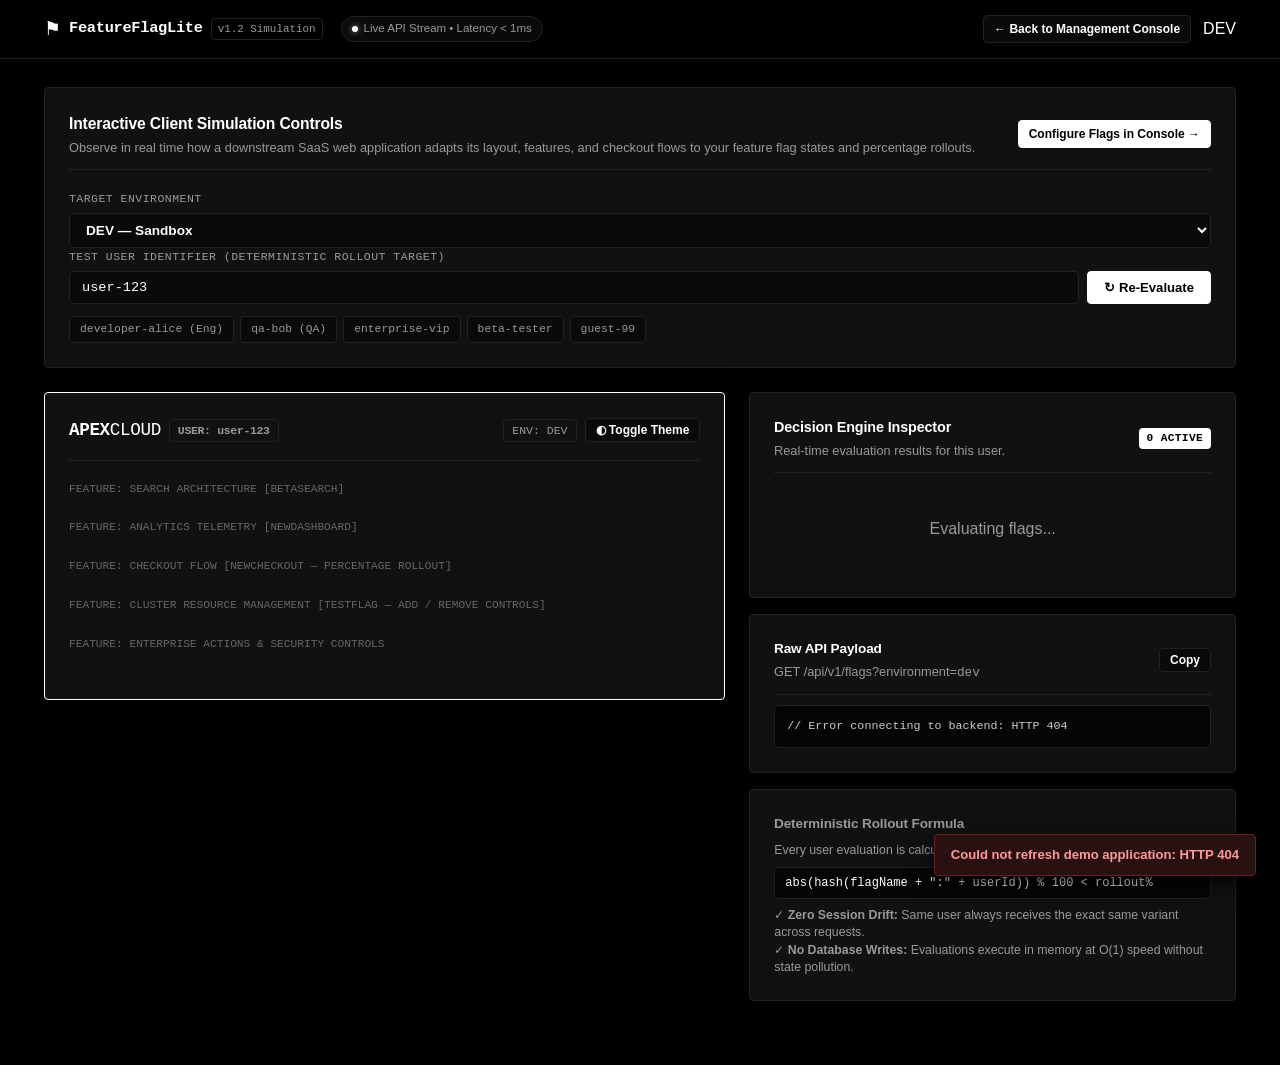
==== commit acfd18c1: "feat(demo): add interactive demos for add/remove buttons, chat button, and search button" ====
--- a/src/main/resources/static/demo.html
+++ b/src/main/resources/static/demo.html
@@ -129,12 +129,38 @@
                         </div>
                     </div>
 
-                    <!-- Feature 4: Theme Engine (darkMode) -->
+                    <!-- Feature 4: Dynamic Resource Manager [TestFlag] (Add / Remove Buttons) -->
+                    <div style="margin-bottom: 22px;">
+                        <div style="display:flex; justify-content:space-between; align-items:center; margin-bottom: 6px;">
+                            <span style="font-size:0.7rem; font-family:var(--font-mono); text-transform:uppercase; color:var(--text-muted);">
+                                Feature: Cluster Resource Management [TestFlag &mdash; Add / Remove Controls]
+                            </span>
+                            <span id="resourceFlagStatusBadge" class="badge"></span>
+                        </div>
+                        <div id="resourceFeatureArea">
+                            <!-- Rendered dynamically -->
+                        </div>
+                    </div>
+
+                    <!-- Feature 5: Security & Enterprise Action Buttons -->
+                    <div style="margin-bottom: 22px;">
+                        <div style="display:flex; justify-content:space-between; align-items:center; margin-bottom: 6px;">
+                            <span style="font-size:0.7rem; font-family:var(--font-mono); text-transform:uppercase; color:var(--text-muted);">
+                                Feature: Enterprise Actions &amp; Security Controls
+                            </span>
+                            <span id="securityActionsStatusBadge" class="badge"></span>
+                        </div>
+                        <div id="securityActionsArea">
+                            <!-- Rendered dynamically -->
+                        </div>
+                    </div>
+
+                    <!-- Feature 6: Theme Engine (darkMode) -->
                     <div style="margin-bottom: 22px;" id="themeFeatureArea">
                         <!-- Rendered dynamically -->
                     </div>
 
-                    <!-- Feature 5: Extra / Custom Flags -->
+                    <!-- Feature 7: Extra / Custom Flags -->
                     <div id="customFlagsArea">
                         <!-- Rendered dynamically -->
                     </div>
@@ -187,6 +213,11 @@
         </div>
     </main>
 
+    <!-- ─── Floating Live Chat Widget (liveChatSupport) ─── -->
+    <div id="floatingChatWidget">
+        <!-- Rendered dynamically depending on liveChatSupport flag -->
+    </div>
+
     <!-- ─── Toast Container ─── -->
     <div id="toastContainer" class="toast-container"></div>
 
--- a/src/main/resources/static/style.css
+++ b/src/main/resources/static/style.css
@@ -1379,6 +1379,201 @@
     border-top: 1px solid var(--border);
     padding-top: 4px;
     margin-top: 2px;
+}
+
+/* ─── Floating Chat Widget (liveChatSupport) ─── */
+.floating-chat-btn {
+    position: fixed;
+    bottom: 24px;
+    right: 24px;
+    background: #ffffff;
+    color: #000000;
+    border: 1px solid #ffffff;
+    padding: 10px 18px;
+    border-radius: 999px;
+    font-weight: 700;
+    font-size: 0.82rem;
+    box-shadow: 0 8px 28px rgba(0, 0, 0, 0.8);
+    cursor: pointer;
+    display: inline-flex;
+    align-items: center;
+    gap: 8px;
+    z-index: 1500;
+    transition: all 0.2s cubic-bezier(0.16, 1, 0.3, 1);
+}
+
+.floating-chat-btn:hover {
+    background: #e2e2e2;
+    transform: translateY(-2px);
+    box-shadow: 0 12px 32px rgba(255, 255, 255, 0.2);
+}
+
+.chat-widget-drawer {
+    position: fixed;
+    bottom: 76px;
+    right: 24px;
+    width: 350px;
+    height: 420px;
+    background: var(--bg-card);
+    border: 1px solid var(--border-strong);
+    border-radius: var(--radius);
+    box-shadow: 0 16px 40px rgba(0, 0, 0, 0.9);
+    display: flex;
+    flex-direction: column;
+    z-index: 1500;
+    overflow: hidden;
+    animation: toastSlideIn 0.2s cubic-bezier(0.16, 1, 0.3, 1);
+}
+
+.chat-widget-header {
+    background: var(--bg-surface);
+    border-bottom: 1px solid var(--border);
+    padding: 12px 16px;
+    display: flex;
+    justify-content: space-between;
+    align-items: center;
+}
+
+.chat-widget-title {
+    font-size: 0.85rem;
+    font-weight: 700;
+    display: flex;
+    align-items: center;
+    gap: 6px;
+}
+
+.chat-widget-body {
+    flex: 1;
+    padding: 14px;
+    overflow-y: auto;
+    display: flex;
+    flex-direction: column;
+    gap: 10px;
+    font-size: 0.8rem;
+}
+
+.chat-msg {
+    padding: 8px 12px;
+    border-radius: var(--radius);
+    max-width: 85%;
+    line-height: 1.4;
+}
+
+.chat-msg-bot {
+    background: var(--bg-surface);
+    border: 1px solid var(--border);
+    color: var(--text-primary);
+    align-self: flex-start;
+}
+
+.chat-msg-user {
+    background: #ffffff;
+    color: #000000;
+    font-weight: 500;
+    align-self: flex-end;
+}
+
+.chat-widget-input-row {
+    border-top: 1px solid var(--border);
+    padding: 10px;
+    background: var(--bg-surface);
+    display: flex;
+    gap: 8px;
+}
+
+.chat-widget-input {
+    flex: 1;
+    background: var(--bg);
+    border: 1px solid var(--border);
+    color: var(--text-primary);
+    padding: 6px 10px;
+    border-radius: var(--radius);
+    font-size: 0.8rem;
+    outline: none;
+}
+
+.chat-widget-input:focus {
+    border-color: var(--border-strong);
+}
+
+/* ─── Resource Manager (TestFlag Add/Remove) ─── */
+.resource-manager-box {
+    background: var(--bg-surface);
+    border: 1px solid var(--border);
+    border-radius: var(--radius);
+    padding: 16px;
+    display: flex;
+    flex-direction: column;
+    gap: 12px;
+}
+
+.resource-toolbar {
+    display: flex;
+    justify-content: space-between;
+    align-items: center;
+    flex-wrap: wrap;
+    gap: 10px;
+}
+
+.resource-cards-grid {
+    display: grid;
+    grid-template-columns: repeat(auto-fill, minmax(130px, 1fr));
+    gap: 8px;
+}
+
+.resource-card {
+    background: var(--bg-card);
+    border: 1px solid var(--border);
+    border-radius: var(--radius);
+    padding: 8px 10px;
+    display: flex;
+    flex-direction: column;
+    gap: 2px;
+    animation: toastSlideIn 0.15s ease;
+}
+
+.resource-card-name {
+    font-family: var(--font-mono);
+    font-size: 0.78rem;
+    font-weight: 600;
+}
+
+.resource-card-type {
+    font-size: 0.68rem;
+    color: var(--text-muted);
+}
+
+/* ─── Feature Actions & Security Badges ─── */
+.feature-actions-grid {
+    display: grid;
+    grid-template-columns: repeat(auto-fit, minmax(200px, 1fr));
+    gap: 10px;
+}
+
+.feature-action-card {
+    background: var(--bg-surface);
+    border: 1px solid var(--border);
+    border-radius: var(--radius);
+    padding: 12px;
+    display: flex;
+    flex-direction: column;
+    justify-content: space-between;
+    gap: 8px;
+}
+
+.feature-action-title {
+    font-size: 0.78rem;
+    font-family: var(--font-mono);
+    font-weight: 600;
+    display: flex;
+    align-items: center;
+    gap: 6px;
+}
+
+.feature-action-desc {
+    font-size: 0.73rem;
+    color: var(--text-secondary);
+    line-height: 1.35;
 }
 
 /* ─── Responsive Adjustments ─── */
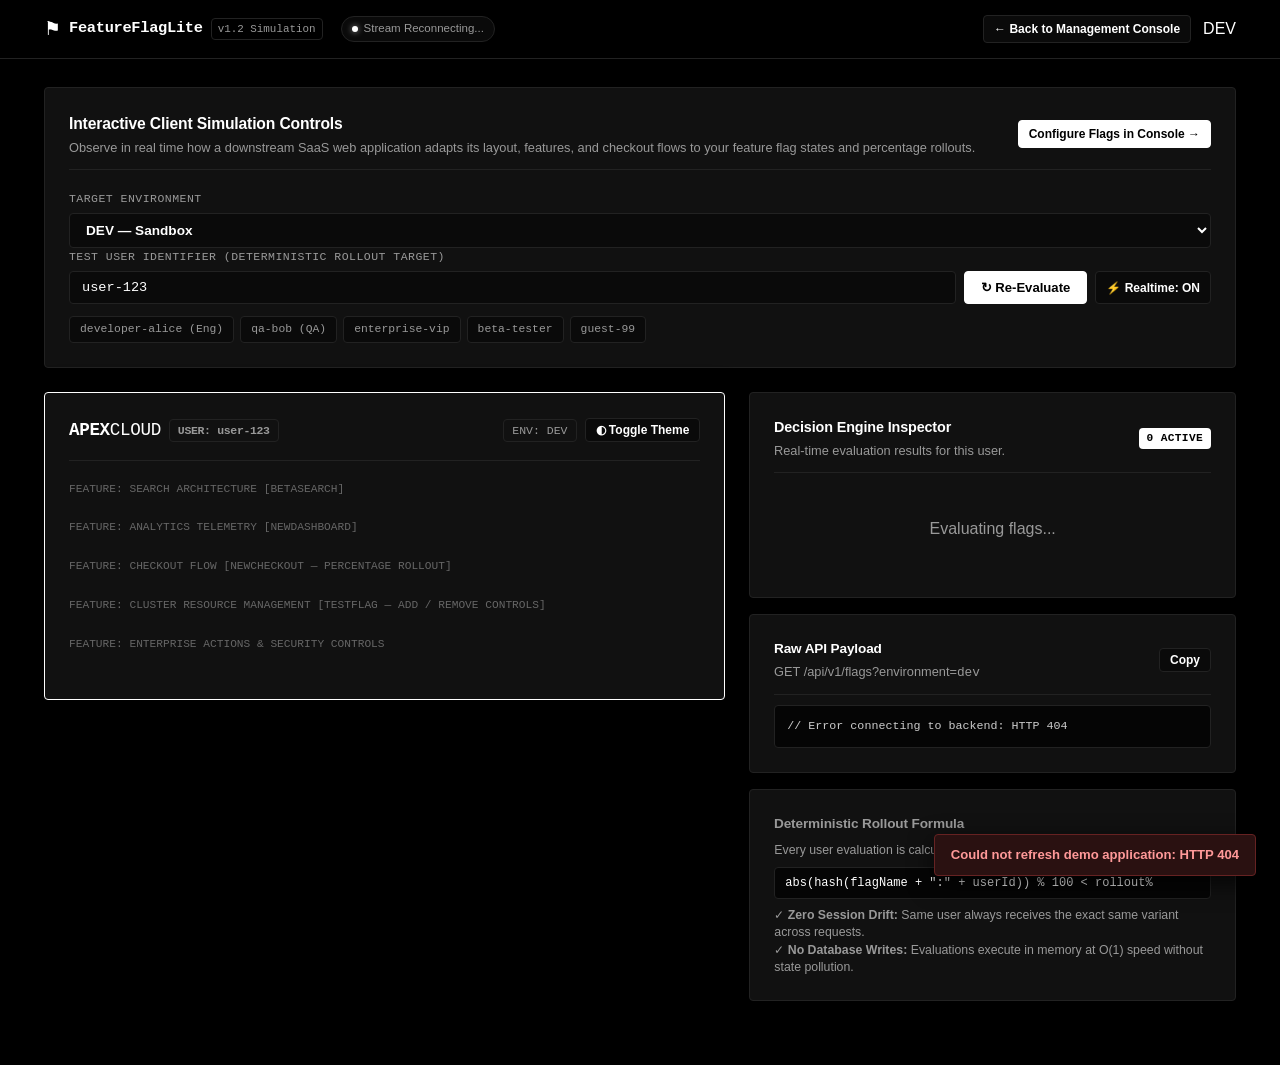
==== commit b65ebc43: "feat(realtime): add Server-Sent Events (SSE) stream and live auto-sync to demo site" ====
--- a/src/main/resources/static/demo.html
+++ b/src/main/resources/static/demo.html
@@ -16,9 +16,9 @@
                     <span class="brand-title">FeatureFlagLite</span>
                     <span class="brand-version">v1.2 Simulation</span>
                 </a>
-                <div class="system-status-indicator" title="Live connection to FeatureFlagLite REST endpoints">
-                    <span class="status-dot"></span>
-                    <span class="status-text">Live API Stream • Latency &lt; 1ms</span>
+                <div class="system-status-indicator" id="realtimeIndicatorBadge" title="Server-Sent Events (SSE) live connection">
+                    <span class="status-dot" id="realtimeStatusDot"></span>
+                    <span class="status-text" id="realtimeStatusText">Live SSE Stream • Connected</span>
                 </div>
             </div>
 
@@ -59,6 +59,9 @@
                         <button class="btn btn-primary" onclick="refreshDemoApp()">
                             ↻ Re-Evaluate
                         </button>
+                        <button class="btn btn-secondary btn-sm" id="realtimeToggleBtn" onclick="toggleRealtimeSync()" title="Toggle live real-time auto-sync">
+                            ⚡ Realtime: ON
+                        </button>
                     </div>
                     <div class="chip-row" style="margin-top: 6px;">
                         <span class="chip" onclick="setDemoUser('developer-alice', 'Internal Developer')">developer-alice (Eng)</span>
@@ -68,6 +71,15 @@
                         <span class="chip" onclick="setDemoUser('guest-99', 'Anonymous Guest')">guest-99</span>
                     </div>
                 </div>
+            </div>
+
+            <!-- Realtime Event Flash Announcement Banner -->
+            <div id="realtimeEventBanner" class="realtime-banner" style="display:none;">
+                <div class="realtime-banner-content">
+                    <span class="realtime-banner-icon">⚡</span>
+                    <span id="realtimeBannerText">Real-time update received...</span>
+                </div>
+                <span class="realtime-banner-time" id="realtimeBannerTime">just now</span>
             </div>
         </section>
 
--- a/src/main/resources/static/style.css
+++ b/src/main/resources/static/style.css
@@ -1574,6 +1574,89 @@
     font-size: 0.73rem;
     color: var(--text-secondary);
     line-height: 1.35;
+}
+
+/* ─── Realtime Event Stream & Animations ─── */
+.realtime-status-pill {
+    display: inline-flex;
+    align-items: center;
+    gap: 8px;
+    background: #0d0d0d;
+    border: 1px solid var(--border-strong);
+    padding: 4px 10px;
+    border-radius: 999px;
+    font-size: 0.72rem;
+    font-family: var(--font-mono);
+    color: var(--text-primary);
+}
+
+.realtime-pulse-dot {
+    width: 7px;
+    height: 7px;
+    border-radius: 50%;
+    background: #ffffff;
+    box-shadow: 0 0 8px #ffffff;
+    animation: livePulse 1.8s infinite;
+}
+
+.realtime-pulse-dot.disconnected {
+    background: #555555;
+    box-shadow: none;
+    animation: none;
+}
+
+.realtime-banner {
+    background: #0f0f0f;
+    border: 1px solid var(--border-strong);
+    border-radius: var(--radius);
+    padding: 8px 14px;
+    margin-top: 12px;
+    display: flex;
+    justify-content: space-between;
+    align-items: center;
+    font-size: 0.76rem;
+    font-family: var(--font-mono);
+    animation: toastSlideIn 0.25s cubic-bezier(0.16, 1, 0.3, 1);
+}
+
+.realtime-banner-content {
+    display: flex;
+    align-items: center;
+    gap: 8px;
+    color: #ffffff;
+}
+
+.realtime-banner-icon {
+    display: inline-flex;
+    align-items: center;
+    justify-content: center;
+    width: 18px;
+    height: 18px;
+    border-radius: 50%;
+    background: #ffffff;
+    color: #000000;
+    font-size: 0.7rem;
+    font-weight: 800;
+}
+
+.realtime-banner-time {
+    color: var(--text-muted);
+    font-size: 0.7rem;
+}
+
+@keyframes highlightFlash {
+    0% {
+        box-shadow: 0 0 0 2px #ffffff;
+        background-color: rgba(255, 255, 255, 0.08);
+    }
+    100% {
+        box-shadow: none;
+        background-color: transparent;
+    }
+}
+
+.realtime-highlight-flash {
+    animation: highlightFlash 1.6s ease-out;
 }
 
 /* ─── Responsive Adjustments ─── */
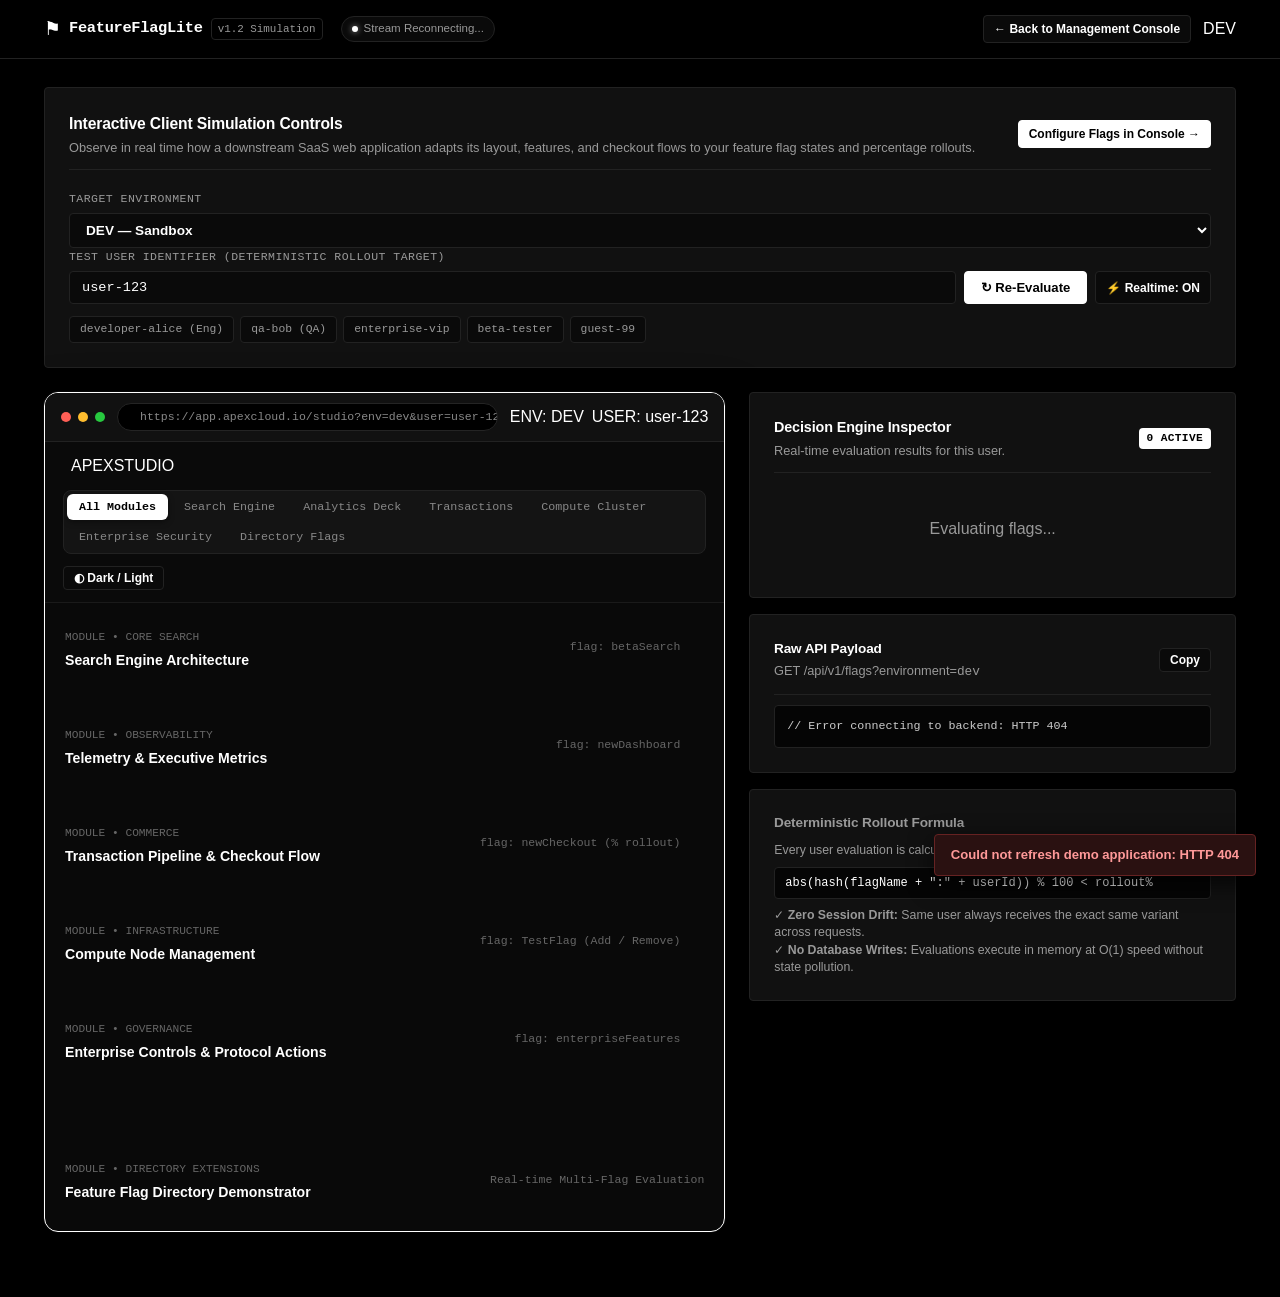
==== commit 6a85c12f: "feat(ui): redesign client demo interface with desktop window chrome, module navigation tabs, and mod" ====
--- a/src/main/resources/static/demo.html
+++ b/src/main/resources/static/demo.html
@@ -87,94 +87,151 @@
         <div class="demo-app-container">
             <!-- ─── Left Canvas: Mock Production Client Web App ─── -->
             <section class="demo-main-canvas">
-                <div class="mock-app-card" id="mockAppCanvas">
-                    <!-- SaaS Chrome Header -->
-                    <div class="mock-app-header">
-                        <div class="mock-app-logo">
-                            <span>APEX<span style="font-weight:300;">CLOUD</span></span>
-                            <span class="mock-app-session-tag text-mono" id="mockAppSessionTag">SESSION: user-123</span>
+                <div class="mock-window-frame" id="mockAppCanvas">
+                    <!-- Window Titlebar with Traffic Light Dots & Realistic URL Bar -->
+                    <div class="mock-window-titlebar">
+                        <div class="window-controls">
+                            <span class="dot close"></span>
+                            <span class="dot minimize"></span>
+                            <span class="dot maximize"></span>
+                        </div>
+                        <div class="window-url-bar">
+                            <svg width="12" height="12" viewBox="0 0 24 24" fill="none" stroke="currentColor" stroke-width="2" style="opacity:0.6;"><rect x="3" y="11" width="18" height="11" rx="2" ry="2"></rect><path d="M7 11V7a5 5 0 0 1 10 0v4"></path></svg>
+                            <span>https://app.apexcloud.io/studio?env=<span id="mockUrlEnv">dev</span>&amp;user=<span id="mockUrlUser">user-123</span></span>
+                        </div>
+                        <div class="window-meta-badges">
+                            <span class="window-badge" id="mockAppEnvIndicator">ENV: DEV</span>
+                            <span class="window-badge" id="mockAppSessionTag">USER: user-123</span>
+                        </div>
+                    </div>
+
+                    <!-- SaaS App Navbar with Brand & Module Navigation Tabs -->
+                    <div class="mock-app-navbar">
+                        <div class="mock-app-brand">
+                            <div class="brand-square"></div>
+                            <span>APEX<span style="font-weight:300;">STUDIO</span></span>
+                        </div>
+                        <div class="mock-nav-tabs">
+                            <button class="mock-tab-btn active" data-tab="all" onclick="switchClientDemoTab('all')">All Modules</button>
+                            <button class="mock-tab-btn" data-tab="search" onclick="switchClientDemoTab('search')">Search Engine</button>
+                            <button class="mock-tab-btn" data-tab="analytics" onclick="switchClientDemoTab('analytics')">Analytics Deck</button>
+                            <button class="mock-tab-btn" data-tab="checkout" onclick="switchClientDemoTab('checkout')">Transactions</button>
+                            <button class="mock-tab-btn" data-tab="compute" onclick="switchClientDemoTab('compute')">Compute Cluster</button>
+                            <button class="mock-tab-btn" data-tab="security" onclick="switchClientDemoTab('security')">Enterprise Security</button>
+                            <button class="mock-tab-btn" data-tab="custom" onclick="switchClientDemoTab('custom')">Directory Flags</button>
                         </div>
                         <div style="display:flex; align-items:center; gap:8px;">
-                            <span class="mock-app-session-tag text-mono" id="mockAppEnvIndicator">ENV: DEV</span>
-                            <button class="btn btn-secondary btn-sm" onclick="toggleLocalTheme()" title="Simulate client-side theme switch or flag toggle">
-                                ◐ Toggle Theme
+                            <button class="btn btn-secondary btn-sm" onclick="toggleLocalTheme()" title="Simulate client-side theme switch or flag toggle" style="font-size:0.75rem; padding:4px 10px;">
+                                ◐ Dark / Light
                             </button>
                         </div>
                     </div>
 
-                    <!-- Feature 1: Search Experience (betaSearch) -->
-                    <div style="margin-bottom: 22px;">
-                        <div style="display:flex; justify-content:space-between; align-items:center; margin-bottom: 6px;">
-                            <span style="font-size:0.7rem; font-family:var(--font-mono); text-transform:uppercase; color:var(--text-muted);">
-                                Feature: Search Architecture [betaSearch]
-                            </span>
-                            <span id="searchFlagStatusBadge" class="badge"></span>
-                        </div>
-                        <div id="searchFeatureArea">
+                    <!-- Mock App Body Containing Modular Feature Cards -->
+                    <div class="mock-app-body" style="padding: 20px;">
+                        <!-- Feature 1: Search Experience (betaSearch) -->
+                        <div class="client-module-card" data-module="search" style="margin-bottom: 22px;">
+                            <div class="client-module-header">
+                                <div>
+                                    <span class="client-module-tag">Module &bull; Core Search</span>
+                                    <h4 style="margin: 3px 0 0 0; font-size: 0.88rem; font-weight: 600;">Search Engine Architecture</h4>
+                                </div>
+                                <div style="display:flex; align-items:center; gap:8px;">
+                                    <span class="text-mono" style="font-size:0.72rem; color:var(--text-muted);">flag: betaSearch</span>
+                                    <span id="searchFlagStatusBadge" class="badge"></span>
+                                </div>
+                            </div>
+                            <div id="searchFeatureArea">
+                                <!-- Rendered dynamically -->
+                            </div>
+                        </div>
+
+                        <!-- Feature 2: Analytics Dashboard (newDashboard) -->
+                        <div class="client-module-card" data-module="analytics" style="margin-bottom: 22px;">
+                            <div class="client-module-header">
+                                <div>
+                                    <span class="client-module-tag">Module &bull; Observability</span>
+                                    <h4 style="margin: 3px 0 0 0; font-size: 0.88rem; font-weight: 600;">Telemetry &amp; Executive Metrics</h4>
+                                </div>
+                                <div style="display:flex; align-items:center; gap:8px;">
+                                    <span class="text-mono" style="font-size:0.72rem; color:var(--text-muted);">flag: newDashboard</span>
+                                    <span id="dashboardFlagStatusBadge" class="badge"></span>
+                                </div>
+                            </div>
+                            <div id="dashboardFeatureArea">
+                                <!-- Rendered dynamically -->
+                            </div>
+                        </div>
+
+                        <!-- Feature 3: Checkout System (newCheckout) -->
+                        <div class="client-module-card" data-module="checkout" style="margin-bottom: 22px;">
+                            <div class="client-module-header">
+                                <div>
+                                    <span class="client-module-tag">Module &bull; Commerce</span>
+                                    <h4 style="margin: 3px 0 0 0; font-size: 0.88rem; font-weight: 600;">Transaction Pipeline &amp; Checkout Flow</h4>
+                                </div>
+                                <div style="display:flex; align-items:center; gap:8px;">
+                                    <span class="text-mono" style="font-size:0.72rem; color:var(--text-muted);">flag: newCheckout (% rollout)</span>
+                                    <span id="checkoutFlagStatusBadge" class="badge"></span>
+                                </div>
+                            </div>
+                            <div id="checkoutFeatureArea">
+                                <!-- Rendered dynamically -->
+                            </div>
+                        </div>
+
+                        <!-- Feature 4: Dynamic Resource Manager [TestFlag] (Add / Remove Buttons) -->
+                        <div class="client-module-card" data-module="compute" style="margin-bottom: 22px;">
+                            <div class="client-module-header">
+                                <div>
+                                    <span class="client-module-tag">Module &bull; Infrastructure</span>
+                                    <h4 style="margin: 3px 0 0 0; font-size: 0.88rem; font-weight: 600;">Compute Node Management</h4>
+                                </div>
+                                <div style="display:flex; align-items:center; gap:8px;">
+                                    <span class="text-mono" style="font-size:0.72rem; color:var(--text-muted);">flag: TestFlag (Add / Remove)</span>
+                                    <span id="resourceFlagStatusBadge" class="badge"></span>
+                                </div>
+                            </div>
+                            <div id="resourceFeatureArea">
+                                <!-- Rendered dynamically -->
+                            </div>
+                        </div>
+
+                        <!-- Feature 5: Security & Enterprise Action Buttons -->
+                        <div class="client-module-card" data-module="security" style="margin-bottom: 22px;">
+                            <div class="client-module-header">
+                                <div>
+                                    <span class="client-module-tag">Module &bull; Governance</span>
+                                    <h4 style="margin: 3px 0 0 0; font-size: 0.88rem; font-weight: 600;">Enterprise Controls &amp; Protocol Actions</h4>
+                                </div>
+                                <div style="display:flex; align-items:center; gap:8px;">
+                                    <span class="text-mono" style="font-size:0.72rem; color:var(--text-muted);">flag: enterpriseFeatures</span>
+                                    <span id="securityActionsStatusBadge" class="badge"></span>
+                                </div>
+                            </div>
+                            <div id="securityActionsArea">
+                                <!-- Rendered dynamically -->
+                            </div>
+                        </div>
+
+                        <!-- Feature 6: Theme Engine (darkMode) -->
+                        <div class="client-module-card" data-module="theme" style="margin-bottom: 22px;" id="themeFeatureArea">
                             <!-- Rendered dynamically -->
                         </div>
-                    </div>
-
-                    <!-- Feature 2: Analytics Dashboard (newDashboard) -->
-                    <div style="margin-bottom: 22px;">
-                        <div style="display:flex; justify-content:space-between; align-items:center; margin-bottom: 6px;">
-                            <span style="font-size:0.7rem; font-family:var(--font-mono); text-transform:uppercase; color:var(--text-muted);">
-                                Feature: Analytics Telemetry [newDashboard]
-                            </span>
-                            <span id="dashboardFlagStatusBadge" class="badge"></span>
-                        </div>
-                        <div id="dashboardFeatureArea">
-                            <!-- Rendered dynamically -->
-                        </div>
-                    </div>
-
-                    <!-- Feature 3: Checkout System (newCheckout) -->
-                    <div style="margin-bottom: 22px;">
-                        <div style="display:flex; justify-content:space-between; align-items:center; margin-bottom: 6px;">
-                            <span style="font-size:0.7rem; font-family:var(--font-mono); text-transform:uppercase; color:var(--text-muted);">
-                                Feature: Checkout Flow [newCheckout &mdash; Percentage Rollout]
-                            </span>
-                            <span id="checkoutFlagStatusBadge" class="badge"></span>
-                        </div>
-                        <div id="checkoutFeatureArea">
-                            <!-- Rendered dynamically -->
-                        </div>
-                    </div>
-
-                    <!-- Feature 4: Dynamic Resource Manager [TestFlag] (Add / Remove Buttons) -->
-                    <div style="margin-bottom: 22px;">
-                        <div style="display:flex; justify-content:space-between; align-items:center; margin-bottom: 6px;">
-                            <span style="font-size:0.7rem; font-family:var(--font-mono); text-transform:uppercase; color:var(--text-muted);">
-                                Feature: Cluster Resource Management [TestFlag &mdash; Add / Remove Controls]
-                            </span>
-                            <span id="resourceFlagStatusBadge" class="badge"></span>
-                        </div>
-                        <div id="resourceFeatureArea">
-                            <!-- Rendered dynamically -->
-                        </div>
-                    </div>
-
-                    <!-- Feature 5: Security & Enterprise Action Buttons -->
-                    <div style="margin-bottom: 22px;">
-                        <div style="display:flex; justify-content:space-between; align-items:center; margin-bottom: 6px;">
-                            <span style="font-size:0.7rem; font-family:var(--font-mono); text-transform:uppercase; color:var(--text-muted);">
-                                Feature: Enterprise Actions &amp; Security Controls
-                            </span>
-                            <span id="securityActionsStatusBadge" class="badge"></span>
-                        </div>
-                        <div id="securityActionsArea">
-                            <!-- Rendered dynamically -->
-                        </div>
-                    </div>
-
-                    <!-- Feature 6: Theme Engine (darkMode) -->
-                    <div style="margin-bottom: 22px;" id="themeFeatureArea">
-                        <!-- Rendered dynamically -->
-                    </div>
-
-                    <!-- Feature 7: Extra / Custom Flags -->
-                    <div id="customFlagsArea">
-                        <!-- Rendered dynamically -->
+
+                        <!-- Feature 7: Extra / Custom Flags -->
+                        <div class="client-module-card" data-module="custom" id="customFlagsModuleCard" style="margin-bottom: 0;">
+                            <div class="client-module-header">
+                                <div>
+                                    <span class="client-module-tag">Module &bull; Directory Extensions</span>
+                                    <h4 style="margin: 3px 0 0 0; font-size: 0.88rem; font-weight: 600;">Feature Flag Directory Demonstrator</h4>
+                                </div>
+                                <span class="text-mono" style="font-size:0.72rem; color:var(--text-muted);">Real-time Multi-Flag Evaluation</span>
+                            </div>
+                            <div id="customFlagsArea">
+                                <!-- Rendered dynamically -->
+                            </div>
+                        </div>
                     </div>
                 </div>
             </section>
--- a/src/main/resources/static/style.css
+++ b/src/main/resources/static/style.css
@@ -1080,7 +1080,285 @@
     top: 76px;
 }
 
-/* Mock App Canvas (Apex Cloud) */
+/* ─── Mock App Canvas (Apex Cloud Studio Window Frame) ─── */
+.mock-window-frame {
+    background: #090909;
+    border: 1px solid var(--border-strong);
+    border-radius: 14px;
+    overflow: hidden;
+    transition: all 0.25s ease;
+    box-shadow: 0 20px 50px rgba(0, 0, 0, 0.8), 0 0 0 1px rgba(255, 255, 255, 0.04);
+}
+
+.mock-window-titlebar {
+    display: flex;
+    align-items: center;
+    justify-content: space-between;
+    padding: 10px 16px;
+    background: #111111;
+    border-bottom: 1px solid #222222;
+    gap: 12px;
+}
+
+.window-controls {
+    display: flex;
+    align-items: center;
+    gap: 7px;
+}
+
+.window-dot,
+.window-controls .dot {
+    width: 10px;
+    height: 10px;
+    border-radius: 50%;
+    display: inline-block;
+}
+
+.dot-close, .window-controls .close { background: #ff5f56; }
+.dot-minimize, .window-controls .minimize { background: #ffbd2e; }
+.dot-maximize, .window-controls .maximize { background: #27c93f; }
+
+.window-url-bar {
+    background: #000000;
+    border: 1px solid #242424;
+    border-radius: 999px;
+    padding: 4px 14px;
+    font-family: var(--font-mono);
+    font-size: 0.72rem;
+    color: #888888;
+    display: flex;
+    align-items: center;
+    gap: 8px;
+    max-width: 440px;
+    flex: 1;
+    overflow: hidden;
+    text-overflow: ellipsis;
+    white-space: nowrap;
+}
+
+.url-lock-icon {
+    font-size: 0.65rem;
+    color: #ffffff;
+}
+
+.url-protocol-tag {
+    margin-left: auto;
+    font-size: 0.62rem;
+    color: #555555;
+    background: #111111;
+    padding: 1px 6px;
+    border-radius: 4px;
+}
+
+.window-meta-badges {
+    display: flex;
+    align-items: center;
+    gap: 8px;
+}
+
+.window-status-beacon {
+    font-family: var(--font-mono);
+    font-size: 0.68rem;
+    font-weight: 700;
+    color: #ffffff;
+    display: inline-flex;
+    align-items: center;
+    gap: 5px;
+}
+
+/* SaaS Navbar inside App */
+.mock-app-navbar {
+    display: flex;
+    align-items: center;
+    justify-content: space-between;
+    padding: 12px 18px;
+    background: #0a0a0a;
+    border-bottom: 1px solid #1a1a1a;
+    flex-wrap: wrap;
+    gap: 12px;
+}
+
+.mock-app-brand {
+    display: flex;
+    align-items: center;
+    gap: 8px;
+}
+
+.mock-app-symbol {
+    width: 24px;
+    height: 24px;
+    border-radius: 6px;
+    background: #ffffff;
+    color: #000000;
+    display: flex;
+    align-items: center;
+    justify-content: center;
+    font-weight: 900;
+    font-size: 0.75rem;
+}
+
+.mock-app-name {
+    font-size: 1rem;
+    font-weight: 800;
+    letter-spacing: -0.02em;
+    font-family: var(--font-mono);
+}
+
+.mock-nav-tabs {
+    display: flex;
+    gap: 4px;
+    background: #141414;
+    padding: 3px;
+    border-radius: 8px;
+    border: 1px solid #222222;
+    flex-wrap: wrap;
+}
+
+.mock-tab-btn {
+    background: transparent;
+    border: none;
+    color: #888888;
+    font-size: 0.73rem;
+    font-family: var(--font-mono);
+    padding: 6px 12px;
+    border-radius: 6px;
+    cursor: pointer;
+    transition: all 0.15s ease;
+}
+
+.mock-tab-btn:hover {
+    color: #ffffff;
+    background: rgba(255, 255, 255, 0.05);
+}
+
+.mock-tab-btn.active {
+    background: #ffffff;
+    color: #000000;
+    font-weight: 700;
+    box-shadow: 0 2px 6px rgba(0, 0, 0, 0.4);
+}
+
+.mock-nav-user-pill {
+    display: flex;
+    align-items: center;
+    gap: 8px;
+    background: #141414;
+    border: 1px solid #242424;
+    padding: 4px 10px;
+    border-radius: 999px;
+}
+
+.mock-user-avatar {
+    width: 20px;
+    height: 20px;
+    border-radius: 50%;
+    background: #2a2a2a;
+    color: #ffffff;
+    display: flex;
+    align-items: center;
+    justify-content: center;
+    font-size: 0.65rem;
+    font-weight: 700;
+    font-family: var(--font-mono);
+}
+
+.mock-user-name {
+    font-size: 0.73rem;
+    font-family: var(--font-mono);
+    color: var(--text-primary);
+}
+
+.mock-app-body {
+    padding: 22px;
+    display: flex;
+    flex-direction: column;
+    gap: 20px;
+}
+
+.client-module-card {
+    transition: all 0.2s ease;
+}
+
+.client-module-header {
+    display: flex;
+    justify-content: space-between;
+    align-items: center;
+    margin-bottom: 8px;
+}
+
+.client-module-tag {
+    font-size: 0.7rem;
+    font-family: var(--font-mono);
+    text-transform: uppercase;
+    color: var(--text-muted);
+}
+
+/* Light Mode Theme Overrides for Mock Window */
+.mock-window-frame.mock-app-light {
+    background: #f8f9fa !important;
+    color: #111111 !important;
+    border-color: #d8d8d8 !important;
+}
+
+.mock-window-frame.mock-app-light .mock-window-titlebar {
+    background: #ebebeb !important;
+    border-color: #dcdcdc !important;
+}
+
+.mock-window-frame.mock-app-light .window-url-bar {
+    background: #ffffff !important;
+    border-color: #cccccc !important;
+    color: #333333 !important;
+}
+
+.mock-window-frame.mock-app-light .mock-app-navbar {
+    background: #f0f2f5 !important;
+    border-color: #e0e0e0 !important;
+}
+
+.mock-window-frame.mock-app-light .mock-nav-tabs {
+    background: #e2e5e9 !important;
+    border-color: #cccccc !important;
+}
+
+.mock-window-frame.mock-app-light .mock-tab-btn {
+    color: #555555 !important;
+}
+
+.mock-window-frame.mock-app-light .mock-tab-btn.active {
+    background: #000000 !important;
+    color: #ffffff !important;
+}
+
+.mock-window-frame.mock-app-light .mock-nav-user-pill {
+    background: #ffffff !important;
+    border-color: #d0d0d0 !important;
+}
+
+.mock-window-frame.mock-app-light .mock-user-avatar {
+    background: #e0e0e0 !important;
+    color: #111111 !important;
+}
+
+.mock-window-frame.mock-app-light .mock-kpi-card,
+.mock-window-frame.mock-app-light .mock-chart-container,
+.mock-window-frame.mock-app-light .mock-checkout-box,
+.mock-window-frame.mock-app-light .mock-search-bar,
+.mock-window-frame.mock-app-light .resource-manager-box,
+.mock-window-frame.mock-app-light .feature-action-card {
+    background: #ffffff !important;
+    color: #111111 !important;
+    border-color: #e0e0e0 !important;
+}
+
+.mock-window-frame.mock-app-light .mock-bar {
+    background: #000000 !important;
+}
+
+.mock-window-frame.mock-app-light .mock-search-input {
+    color: #111111 !important;
+}
+
 .mock-app-card {
     background: var(--bg-card);
     border: 1px solid var(--border-strong);
@@ -1088,71 +1366,6 @@
     padding: 24px;
     transition: all 0.25s ease;
     box-shadow: 0 8px 30px rgba(0, 0, 0, 0.6);
-}
-
-.mock-app-light {
-    background: #f7f7f7 !important;
-    color: #111111 !important;
-    border-color: #cccccc !important;
-}
-
-.mock-app-light .mock-app-header,
-.mock-app-light .panel,
-.mock-app-light .mock-kpi-card,
-.mock-app-light .mock-chart-container,
-.mock-app-light .mock-checkout-box,
-.mock-app-light .mock-search-bar {
-    background: #ffffff !important;
-    color: #111111 !important;
-    border-color: #e0e0e0 !important;
-}
-
-.mock-app-light .mock-kpi-lbl,
-.mock-app-light .table-flag-desc,
-.mock-app-light .field-hint {
-    color: #666666 !important;
-}
-
-.mock-app-light .mock-kpi-val {
-    color: #000000 !important;
-}
-
-.mock-app-light .mock-search-input {
-    color: #111111 !important;
-}
-
-.mock-app-light .legacy-table-container {
-    background: #eef2f5 !important;
-    color: #222222 !important;
-    border-color: #d0d7de !important;
-}
-
-.mock-app-header {
-    display: flex;
-    justify-content: space-between;
-    align-items: center;
-    padding-bottom: 16px;
-    border-bottom: 1px solid var(--border);
-    margin-bottom: 20px;
-}
-
-.mock-app-logo {
-    font-size: 1.1rem;
-    font-weight: 800;
-    letter-spacing: -0.02em;
-    font-family: var(--font-mono);
-    display: flex;
-    align-items: center;
-    gap: 8px;
-}
-
-.mock-app-session-tag {
-    font-size: 0.72rem;
-    font-family: var(--font-mono);
-    padding: 2px 8px;
-    border: 1px solid var(--border);
-    border-radius: var(--radius);
-    color: var(--text-secondary);
 }
 
 /* Mock Search Bar */
